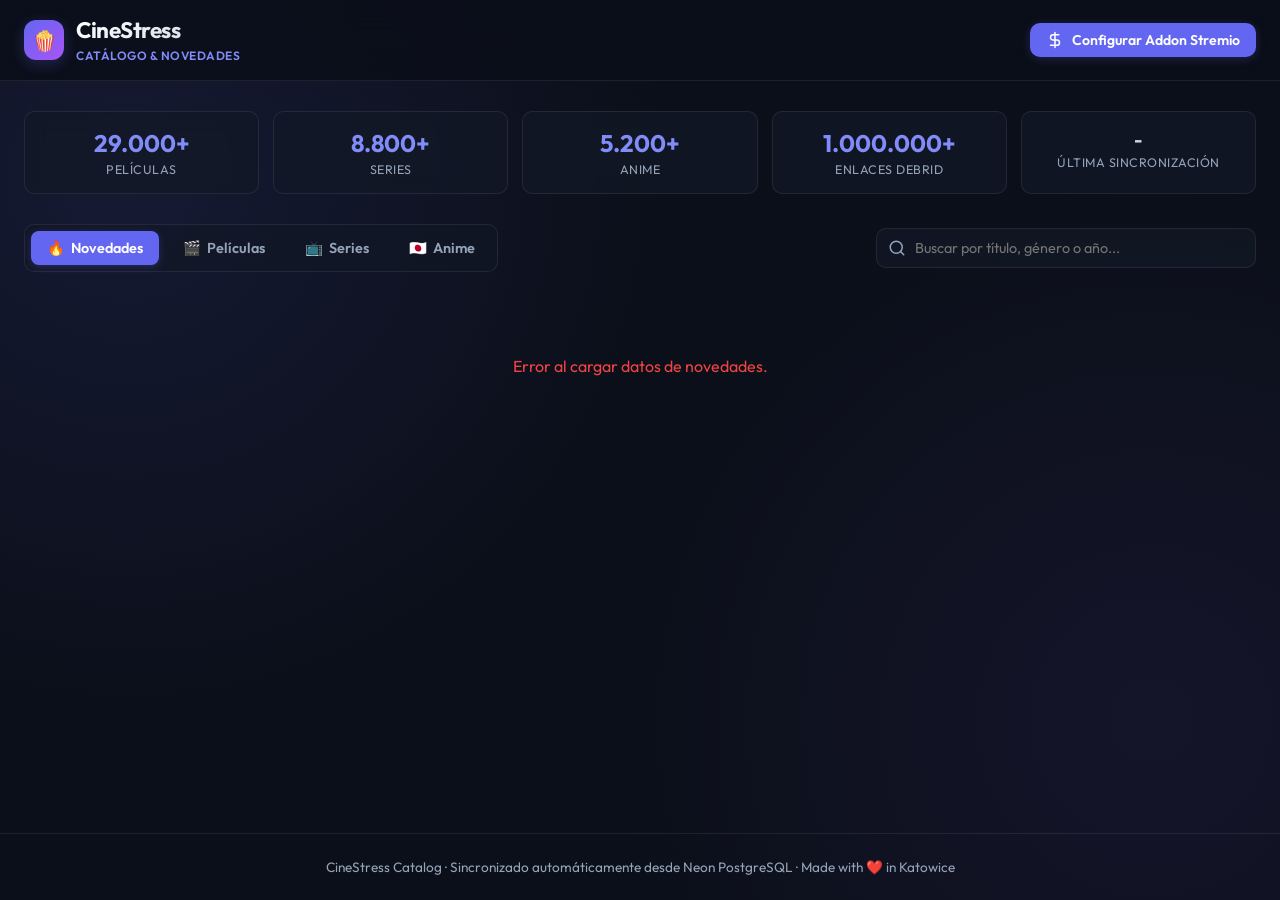
==== docs/index.html @ 366ac0f0 "feat: add static web catalog with GitHub Pages and Neon sync workflow" ====
<!DOCTYPE html>
<html lang="es">
<head>
  <meta charset="UTF-8">
  <meta name="viewport" content="width=device-width, initial-scale=1.0">
  <title>CineStress - Catálogo de Películas, Series y Anime</title>
  <meta name="description" content="Explora las últimas incorporaciones de películas, series y anime del catálogo de CineStress para Stremio.">
  <link rel="preconnect" href="https://fonts.googleapis.com">
  <link rel="preconnect" href="https://fonts.gstatic.com" crossorigin>
  <link href="https://fonts.googleapis.com/css2?family=Outfit:wght@300;400;500;600;700&display=swap" rel="stylesheet">
  <link rel="stylesheet" href="styles.css">
</head>
<body>

  <header>
    <div class="nav-container">
      <a href="#" class="logo-group">
        <div class="logo-icon">🍿</div>
        <div class="logo-text">
          <h1>CineStress</h1>
          <span>Catálogo & Novedades</span>
        </div>
      </a>
      <div class="nav-actions">
        <a href="https://cinestress.serveousercontent.com/?serveo-skip-browser-warning=true" target="_blank" class="btn-addon">
          <svg width="18" height="18" viewBox="0 0 24 24" fill="none" stroke="currentColor" stroke-width="2" stroke-linecap="round" stroke-linejoin="round"><path d="M12 2v20M17 5H9.5a3.5 3.5 0 0 0 0 7h5a3.5 3.5 0 0 1 0 7H6"/></svg>
          Configurar Addon Stremio
        </a>
      </div>
    </div>
  </header>

  <main>
    <!-- Métricas rápidas de la base de datos -->
    <section class="stats-banner">
      <div class="stat-card">
        <div class="stat-value" id="stat-movies">29.000+</div>
        <div class="stat-label">Películas</div>
      </div>
      <div class="stat-card">
        <div class="stat-value" id="stat-series">8.800+</div>
        <div class="stat-label">Series</div>
      </div>
      <div class="stat-card">
        <div class="stat-value" id="stat-anime">5.200+</div>
        <div class="stat-label">Anime</div>
      </div>
      <div class="stat-card">
        <div class="stat-value" id="stat-links">1.000.000+</div>
        <div class="stat-label">Enlaces Debrid</div>
      </div>
      <div class="stat-card">
        <div class="stat-value" id="stat-updated" style="font-size: 1.15rem; color: #cbd5e1;">-</div>
        <div class="stat-label">Última Sincronización</div>
      </div>
    </section>

    <!-- Controles de navegación y búsqueda -->
    <section class="control-bar">
      <nav class="tabs-nav" aria-label="Secciones del catálogo">
        <button class="tab-btn active" data-tab="novedades">
          <span>🔥</span> Novedades
        </button>
        <button class="tab-btn" data-tab="peliculas">
          <span>🎬</span> Películas
        </button>
        <button class="tab-btn" data-tab="series">
          <span>📺</span> Series
        </button>
        <button class="tab-btn" data-tab="anime">
          <span>🇯🇵</span> Anime
        </button>
      </nav>

      <div class="search-box">
        <svg class="search-icon" width="18" height="18" viewBox="0 0 24 24" fill="none" stroke="currentColor" stroke-width="2" stroke-linecap="round" stroke-linejoin="round"><circle cx="11" cy="11" r="8"></circle><line x1="21" y1="21" x2="16.65" y2="16.65"></line></svg>
        <input type="text" id="search-input" class="search-input" placeholder="Buscar por título, género o año...">
      </div>
    </section>

    <!-- Cuadrícula de tarjetas -->
    <section class="grid-container" id="media-grid">
      <!-- Se inyecta dinámicamente con JavaScript -->
    </section>
  </main>

  <!-- Modal de detalle -->
  <div class="modal-backdrop" id="item-modal">
    <div class="modal-content">
      <div class="modal-header">
        <img class="modal-backdrop-img" id="modal-backdrop-img" src="" alt="Fondo">
        <div class="modal-gradient"></div>
        <button class="modal-close" id="modal-close" aria-label="Cerrar modal">&times;</button>
      </div>
      <div class="modal-body">
        <img class="modal-poster" id="modal-poster" src="" alt="Carátula">
        <div class="modal-details">
          <h2 class="modal-title" id="modal-title">Título</h2>
          <div class="modal-chips" id="modal-chips"></div>
          <p class="modal-plot" id="modal-plot">Sinopsis...</p>
          <div class="modal-actions">
            <a href="#" id="btn-open-stremio" class="btn-stremio">
              <svg width="18" height="18" viewBox="0 0 24 24" fill="none" stroke="currentColor" stroke-width="2" stroke-linecap="round" stroke-linejoin="round"><polygon points="5 3 19 12 5 21 5 3"></polygon></svg>
              Abrir en Stremio
            </a>
            <a href="#" id="btn-open-tmdb" target="_blank" rel="noopener noreferrer" class="btn-tmdb">
              Ficha en TMDB ↗
            </a>
          </div>
        </div>
      </div>
    </div>
  </div>

  <footer>
    <p>CineStress Catalog · Sincronizado automáticamente desde Neon PostgreSQL · Made with ❤️ in Katowice</p>
  </footer>

  <script src="app.js"></script>
</body>
</html>
---- docs/styles.css ----
:root {
  --bg-main: #0b0f19;
  --bg-card: rgba(18, 24, 38, 0.75);
  --bg-card-hover: rgba(28, 38, 58, 0.9);
  --card-border: rgba(255, 255, 255, 0.08);
  --accent: #6366f1;
  --accent-light: #818cf8;
  --accent-glow: rgba(99, 102, 241, 0.25);
  --text-main: #f8fafc;
  --text-muted: #94a3b8;
  --star-color: #fbbf24;
  --badge-bg: rgba(99, 102, 241, 0.15);
  --radius-lg: 16px;
  --radius-md: 10px;
  --font-family: 'Outfit', -apple-system, BlinkMacSystemFont, sans-serif;
}

* {
  box-sizing: border-box;
  margin: 0;
  padding: 0;
  font-family: var(--font-family);
}

body {
  background-color: var(--bg-main);
  background-image: radial-gradient(circle at 10% 20%, rgba(99, 102, 241, 0.12) 0%, transparent 40%),
                    radial-gradient(circle at 90% 80%, rgba(139, 92, 246, 0.08) 0%, transparent 40%);
  background-attachment: fixed;
  color: var(--text-main);
  min-height: 100vh;
  display: flex;
  flex-direction: column;
}

header {
  position: sticky;
  top: 0;
  z-index: 100;
  background: rgba(11, 15, 25, 0.85);
  backdrop-filter: blur(16px);
  -webkit-backdrop-filter: blur(16px);
  border-bottom: 1px solid var(--card-border);
  padding: 16px 24px;
}

.nav-container {
  max-width: 1400px;
  margin: 0 auto;
  display: flex;
  align-items: center;
  justify-content: space-between;
  gap: 20px;
  flex-wrap: wrap;
}

.logo-group {
  display: flex;
  align-items: center;
  gap: 12px;
  text-decoration: none;
}

.logo-icon {
  width: 40px;
  height: 40px;
  background: linear-gradient(135deg, #6366f1, #a855f7);
  border-radius: 12px;
  display: flex;
  align-items: center;
  justify-content: center;
  font-size: 20px;
  box-shadow: 0 4px 14px var(--accent-glow);
}

.logo-text h1 {
  font-size: 1.4rem;
  font-weight: 700;
  letter-spacing: -0.5px;
  background: linear-gradient(135deg, #ffffff, #cbd5e1);
  -webkit-background-clip: text;
  -webkit-text-fill-color: transparent;
}

.logo-text span {
  font-size: 0.75rem;
  color: var(--accent-light);
  font-weight: 600;
  text-transform: uppercase;
  letter-spacing: 0.5px;
}

.nav-actions {
  display: flex;
  align-items: center;
  gap: 14px;
}

.btn-addon {
  display: flex;
  align-items: center;
  gap: 8px;
  background: var(--accent);
  color: #fff;
  text-decoration: none;
  padding: 8px 16px;
  border-radius: var(--radius-md);
  font-size: 0.88rem;
  font-weight: 600;
  transition: all 0.2s ease;
  box-shadow: 0 2px 10px var(--accent-glow);
}

.btn-addon:hover {
  background: #4f46e5;
  transform: translateY(-1px);
}

main {
  max-width: 1400px;
  margin: 0 auto;
  padding: 30px 24px 60px;
  width: 100%;
  flex: 1;
}

/* Banner de estadísticas rápidas */
.stats-banner {
  display: grid;
  grid-template-columns: repeat(auto-fit, minmax(180px, 1fr));
  gap: 14px;
  margin-bottom: 30px;
}

.stat-card {
  background: var(--bg-card);
  border: 1px solid var(--card-border);
  border-radius: var(--radius-md);
  padding: 16px;
  text-align: center;
  backdrop-filter: blur(10px);
}

.stat-value {
  font-size: 1.5rem;
  font-weight: 700;
  color: var(--accent-light);
}

.stat-label {
  font-size: 0.78rem;
  color: var(--text-muted);
  text-transform: uppercase;
  letter-spacing: 0.5px;
  margin-top: 4px;
}

/* Barra de control: Pestañas y Buscador */
.control-bar {
  display: flex;
  align-items: center;
  justify-content: space-between;
  gap: 16px;
  margin-bottom: 24px;
  flex-wrap: wrap;
}

.tabs-nav {
  display: flex;
  gap: 8px;
  background: rgba(18, 24, 38, 0.6);
  padding: 6px;
  border-radius: var(--radius-md);
  border: 1px solid var(--card-border);
}

.tab-btn {
  background: transparent;
  border: none;
  color: var(--text-muted);
  padding: 8px 16px;
  border-radius: 8px;
  font-size: 0.9rem;
  font-weight: 600;
  cursor: pointer;
  transition: all 0.2s ease;
  display: flex;
  align-items: center;
  gap: 6px;
}

.tab-btn:hover {
  color: var(--text-main);
}

.tab-btn.active {
  background: var(--accent);
  color: #fff;
  box-shadow: 0 2px 8px var(--accent-glow);
}

.search-box {
  position: relative;
  flex: 1;
  max-width: 380px;
}

.search-input {
  width: 100%;
  background: var(--bg-card);
  border: 1px solid var(--card-border);
  border-radius: var(--radius-md);
  color: #fff;
  padding: 10px 16px 10px 38px;
  font-size: 0.9rem;
  outline: none;
  transition: all 0.2s ease;
}

.search-input:focus {
  border-color: var(--accent);
  box-shadow: 0 0 0 3px var(--accent-glow);
}

.search-icon {
  position: absolute;
  left: 12px;
  top: 50%;
  transform: translateY(-50%);
  color: var(--text-muted);
  pointer-events: none;
}

/* Grid de contenidos */
.grid-container {
  display: grid;
  grid-template-columns: repeat(auto-fill, minmax(180px, 1fr));
  gap: 20px;
}

.media-card {
  background: var(--bg-card);
  border: 1px solid var(--card-border);
  border-radius: var(--radius-md);
  overflow: hidden;
  cursor: pointer;
  transition: all 0.25s ease;
  display: flex;
  flex-direction: column;
  position: relative;
}

.media-card:hover {
  transform: translateY(-6px);
  border-color: var(--accent-light);
  box-shadow: 0 12px 24px rgba(0, 0, 0, 0.5), 0 0 15px var(--accent-glow);
}

.poster-wrapper {
  position: relative;
  width: 100%;
  padding-top: 150%; /* Relación 2:3 para posters */
  background: #141a29;
  overflow: hidden;
}

.poster-img {
  position: absolute;
  top: 0;
  left: 0;
  width: 100%;
  height: 100%;
  object-fit: cover;
  transition: transform 0.3s ease;
}

.media-card:hover .poster-img {
  transform: scale(1.04);
}

.rating-badge {
  position: absolute;
  top: 8px;
  right: 8px;
  background: rgba(11, 15, 25, 0.85);
  backdrop-filter: blur(8px);
  padding: 3px 8px;
  border-radius: 6px;
  font-size: 0.75rem;
  font-weight: 700;
  color: var(--star-color);
  display: flex;
  align-items: center;
  gap: 3px;
  border: 1px solid rgba(255, 255, 255, 0.1);
}

.type-badge {
  position: absolute;
  bottom: 8px;
  left: 8px;
  background: rgba(99, 102, 241, 0.85);
  backdrop-filter: blur(8px);
  padding: 3px 8px;
  border-radius: 6px;
  font-size: 0.7rem;
  font-weight: 700;
  color: #fff;
  text-transform: uppercase;
}

.card-info {
  padding: 12px;
  flex: 1;
  display: flex;
  flex-direction: column;
  justify-content: space-between;
}

.card-title {
  font-size: 0.92rem;
  font-weight: 600;
  line-height: 1.3;
  margin-bottom: 6px;
  display: -webkit-box;
  -webkit-line-clamp: 2;
  -webkit-box-orient: vertical;
  overflow: hidden;
}

.card-meta {
  font-size: 0.78rem;
  color: var(--text-muted);
  display: flex;
  align-items: center;
  justify-content: space-between;
}

/* Modal de detalle */
.modal-backdrop {
  position: fixed;
  inset: 0;
  background: rgba(0, 0, 0, 0.8);
  backdrop-filter: blur(12px);
  z-index: 200;
  display: none;
  align-items: center;
  justify-content: center;
  padding: 20px;
}

.modal-backdrop.active {
  display: flex;
  animation: fadeIn 0.2s ease-out;
}

@keyframes fadeIn {
  from { opacity: 0; }
  to { opacity: 1; }
}

.modal-content {
  background: #111726;
  border: 1px solid var(--card-border);
  border-radius: var(--radius-lg);
  max-width: 720px;
  width: 100%;
  max-height: 90vh;
  overflow-y: auto;
  position: relative;
  box-shadow: 0 20px 50px rgba(0, 0, 0, 0.8);
}

.modal-header {
  position: relative;
  height: 240px;
  background: #182238;
}

.modal-backdrop-img {
  width: 100%;
  height: 100%;
  object-fit: cover;
}

.modal-gradient {
  position: absolute;
  inset: 0;
  background: linear-gradient(to top, #111726 0%, rgba(17, 23, 38, 0.4) 60%, transparent 100%);
}

.modal-close {
  position: absolute;
  top: 14px;
  right: 14px;
  background: rgba(0, 0, 0, 0.6);
  border: none;
  color: #fff;
  width: 36px;
  height: 36px;
  border-radius: 50%;
  display: flex;
  align-items: center;
  justify-content: center;
  cursor: pointer;
  font-size: 18px;
  transition: background 0.2s;
}

.modal-close:hover {
  background: rgba(0, 0, 0, 0.9);
}

.modal-body {
  padding: 0 28px 28px;
  position: relative;
  margin-top: -60px;
  display: flex;
  gap: 24px;
}

.modal-poster {
  width: 130px;
  height: 195px;
  border-radius: var(--radius-md);
  object-fit: cover;
  box-shadow: 0 8px 20px rgba(0, 0, 0, 0.6);
  border: 2px solid rgba(255, 255, 255, 0.1);
  flex-shrink: 0;
}

.modal-details {
  flex: 1;
}

.modal-title {
  font-size: 1.5rem;
  font-weight: 700;
  margin-bottom: 6px;
}

.modal-chips {
  display: flex;
  gap: 8px;
  flex-wrap: wrap;
  margin-bottom: 14px;
}

.chip {
  background: rgba(255, 255, 255, 0.08);
  padding: 3px 10px;
  border-radius: 6px;
  font-size: 0.78rem;
  color: #cbd5e1;
}

.modal-plot {
  font-size: 0.92rem;
  color: #cbd5e1;
  line-height: 1.6;
  margin-bottom: 20px;
}

.modal-actions {
  display: flex;
  gap: 12px;
  flex-wrap: wrap;
}

.btn-stremio {
  background: var(--accent);
  color: #fff;
  text-decoration: none;
  padding: 10px 18px;
  border-radius: var(--radius-md);
  font-weight: 600;
  font-size: 0.9rem;
  display: flex;
  align-items: center;
  gap: 8px;
  transition: all 0.2s ease;
}

.btn-stremio:hover {
  background: #4f46e5;
  transform: translateY(-1px);
}

.btn-tmdb {
  background: rgba(255, 255, 255, 0.08);
  color: #cbd5e1;
  text-decoration: none;
  padding: 10px 18px;
  border-radius: var(--radius-md);
  font-weight: 600;
  font-size: 0.9rem;
  display: flex;
  align-items: center;
  gap: 8px;
  border: 1px solid var(--card-border);
}

.btn-tmdb:hover {
  background: rgba(255, 255, 255, 0.15);
}

footer {
  text-align: center;
  padding: 24px;
  border-top: 1px solid var(--card-border);
  color: var(--text-muted);
  font-size: 0.85rem;
}

@media (max-width: 680px) {
  .modal-body {
    flex-direction: column;
    align-items: center;
    text-align: center;
    margin-top: -80px;
  }
  .modal-poster {
    width: 140px;
    height: 210px;
  }
  .modal-chips {
    justify-content: center;
  }
  .modal-actions {
    justify-content: center;
  }
  .search-box {
    max-width: 100%;
  }
}
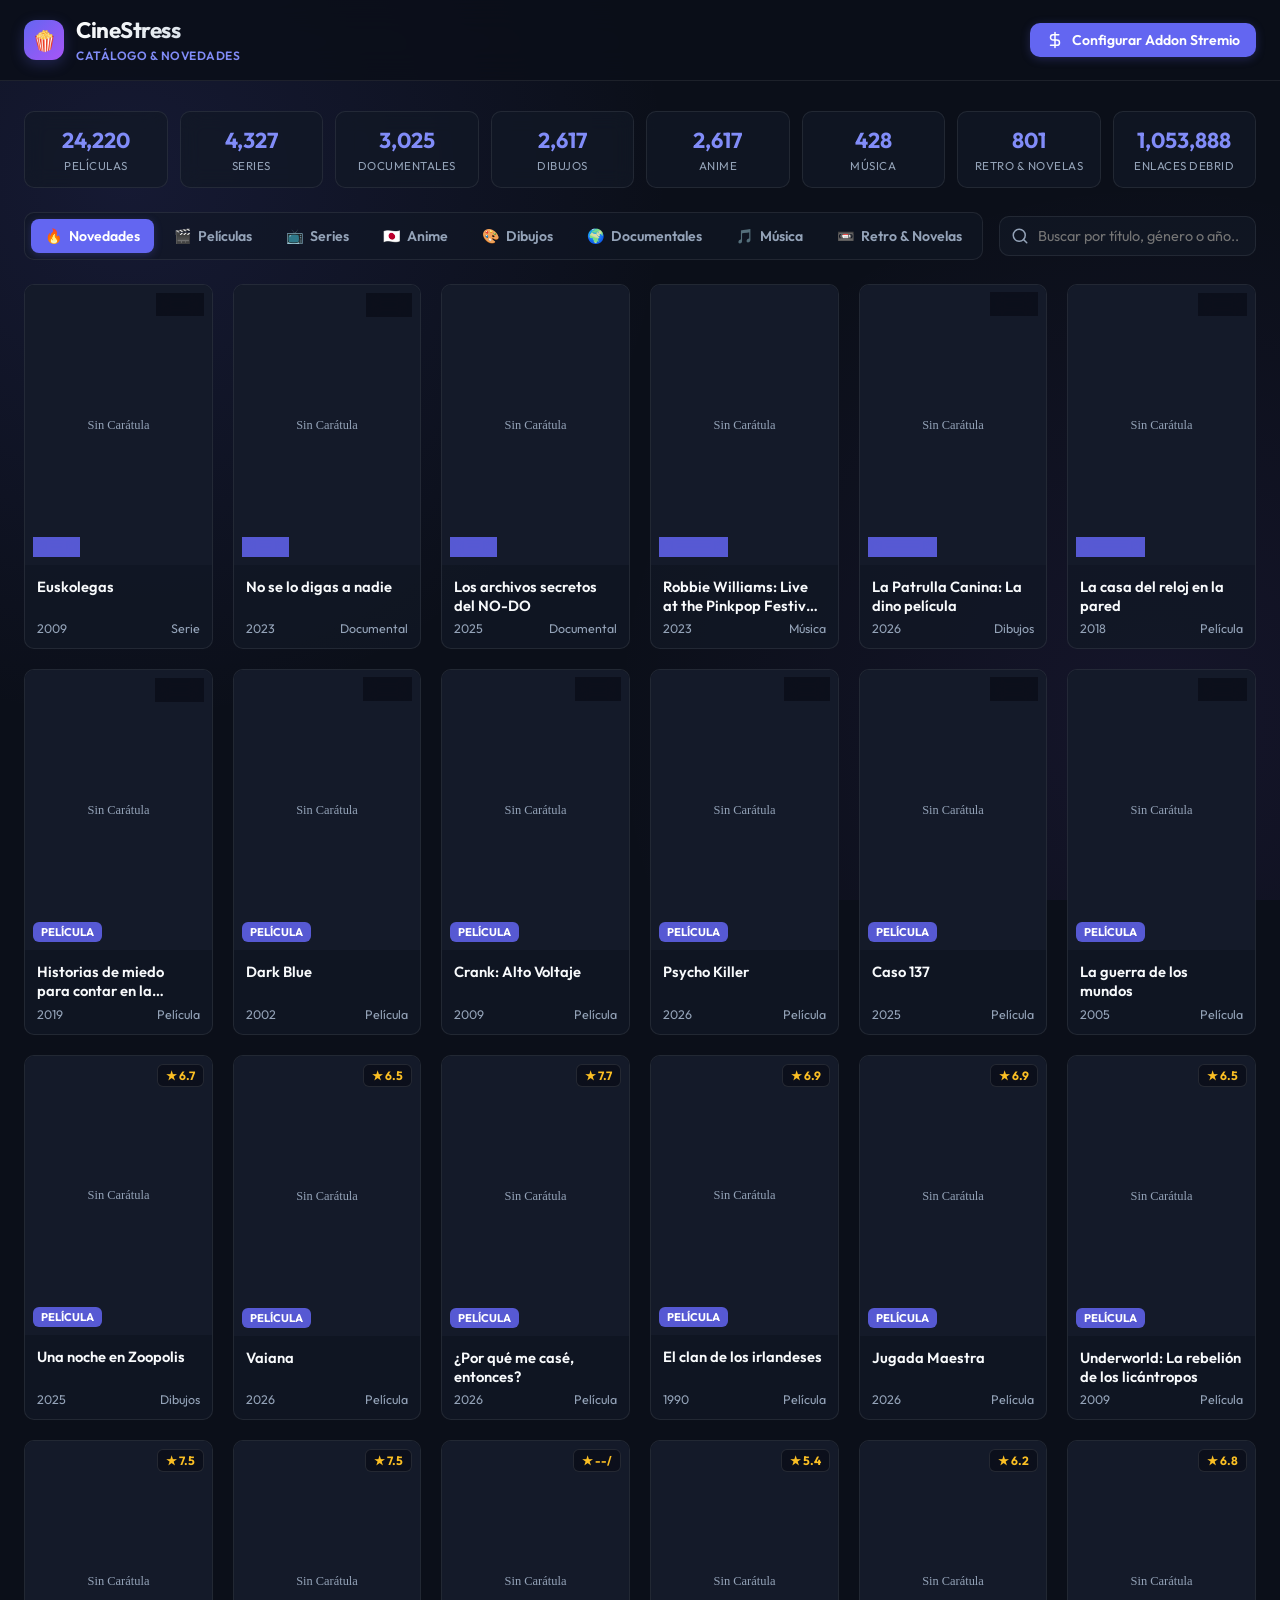
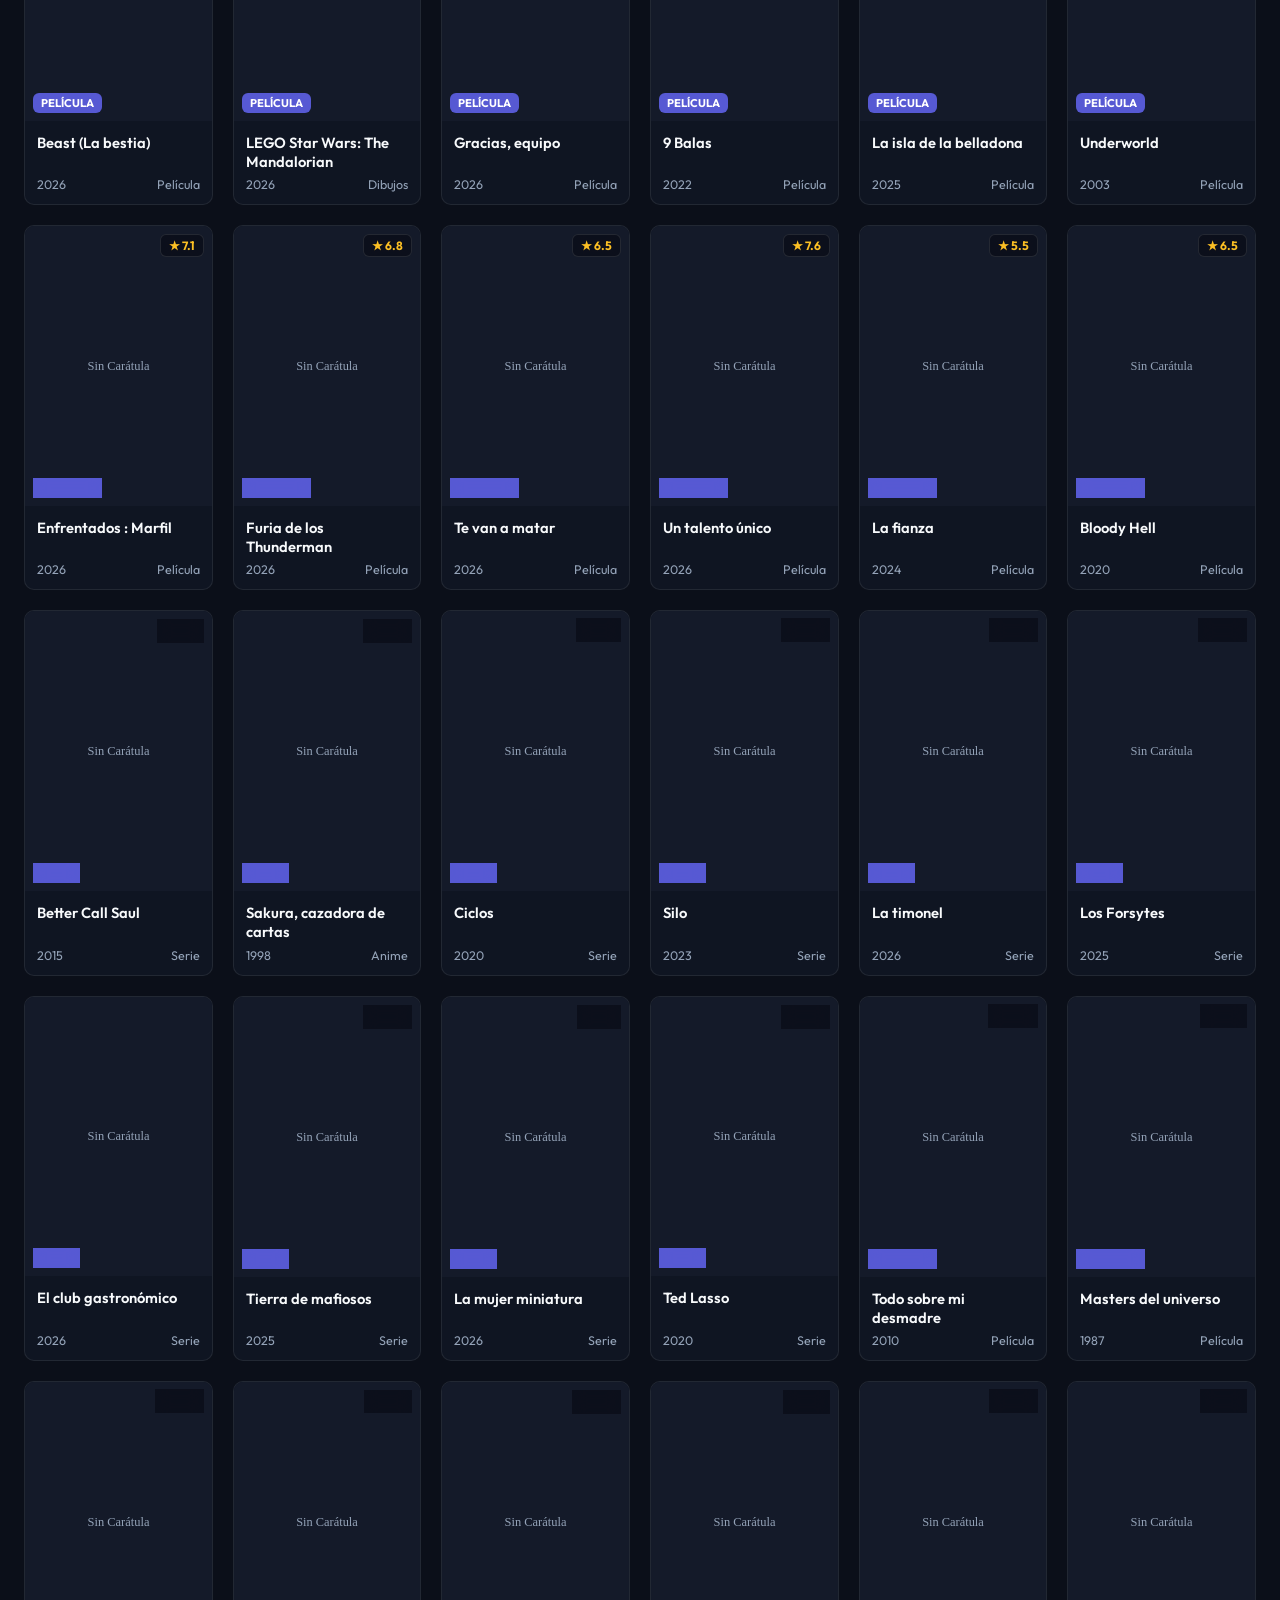
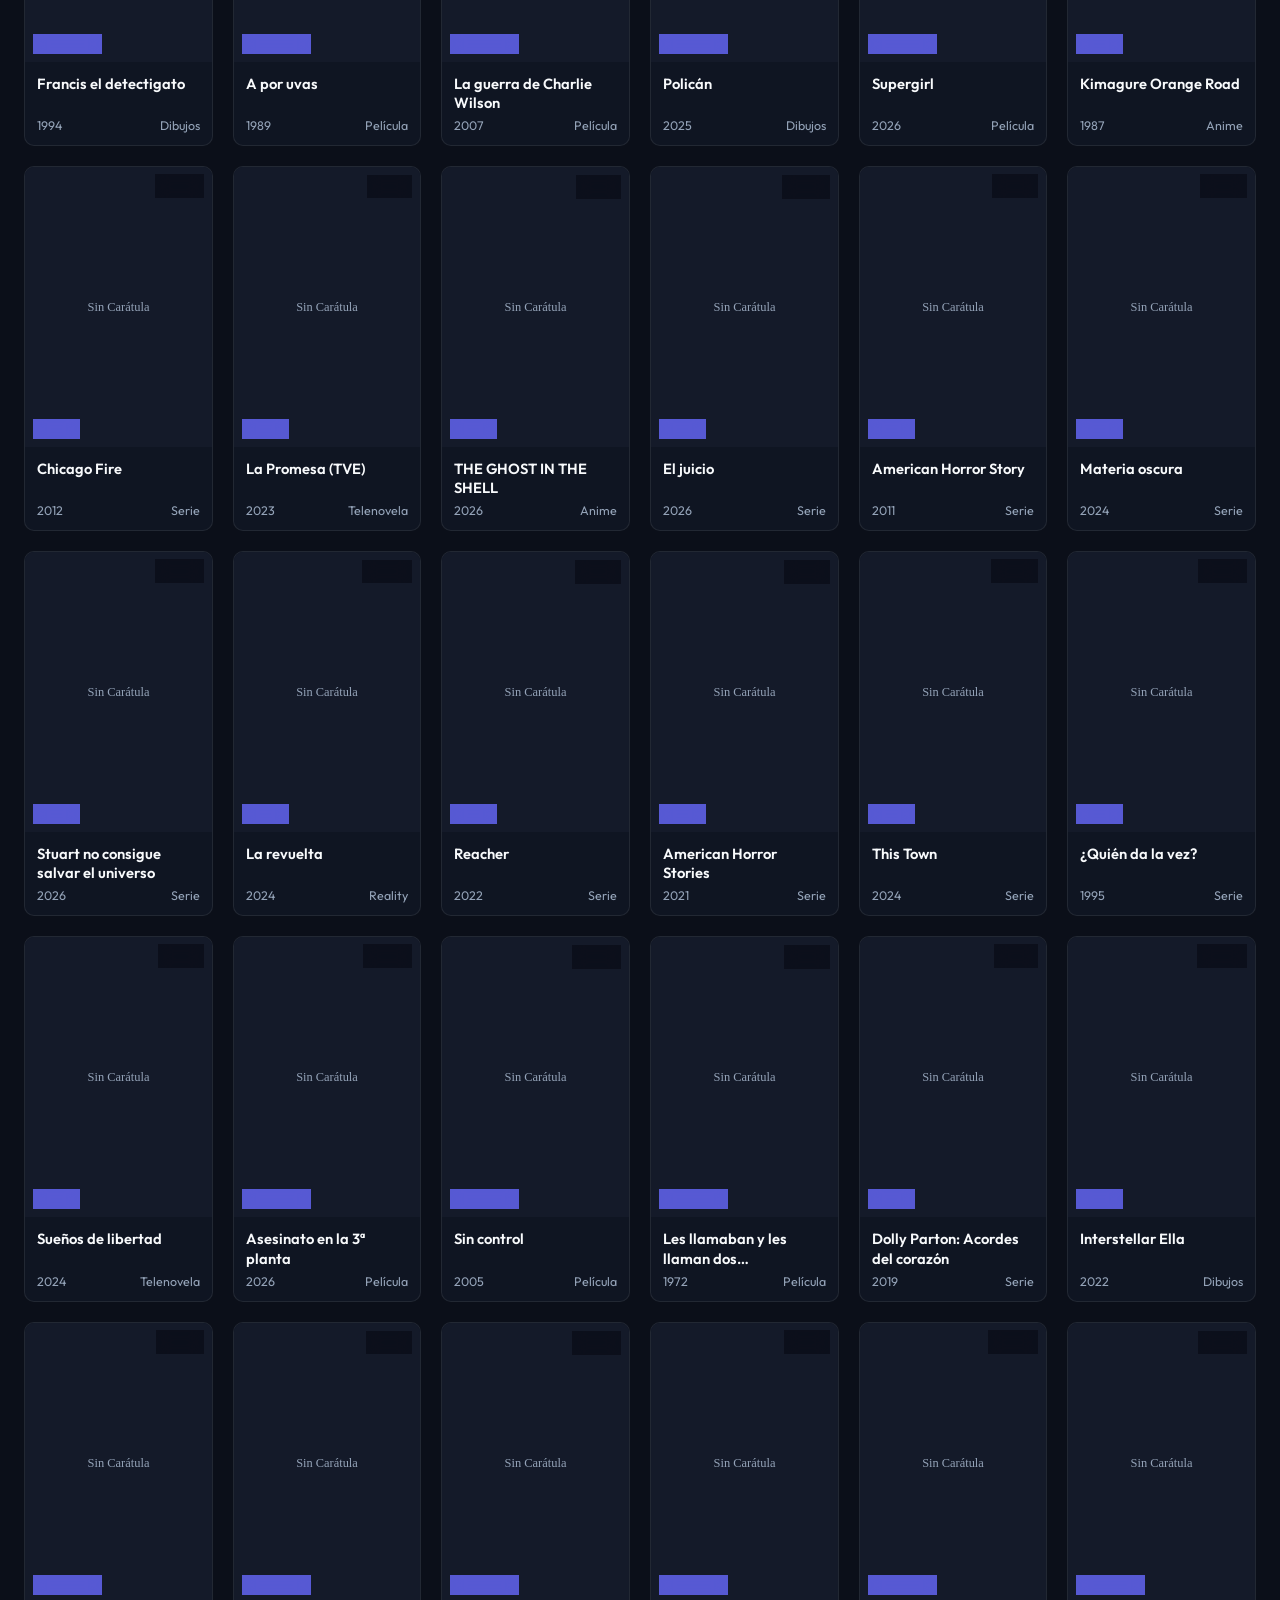
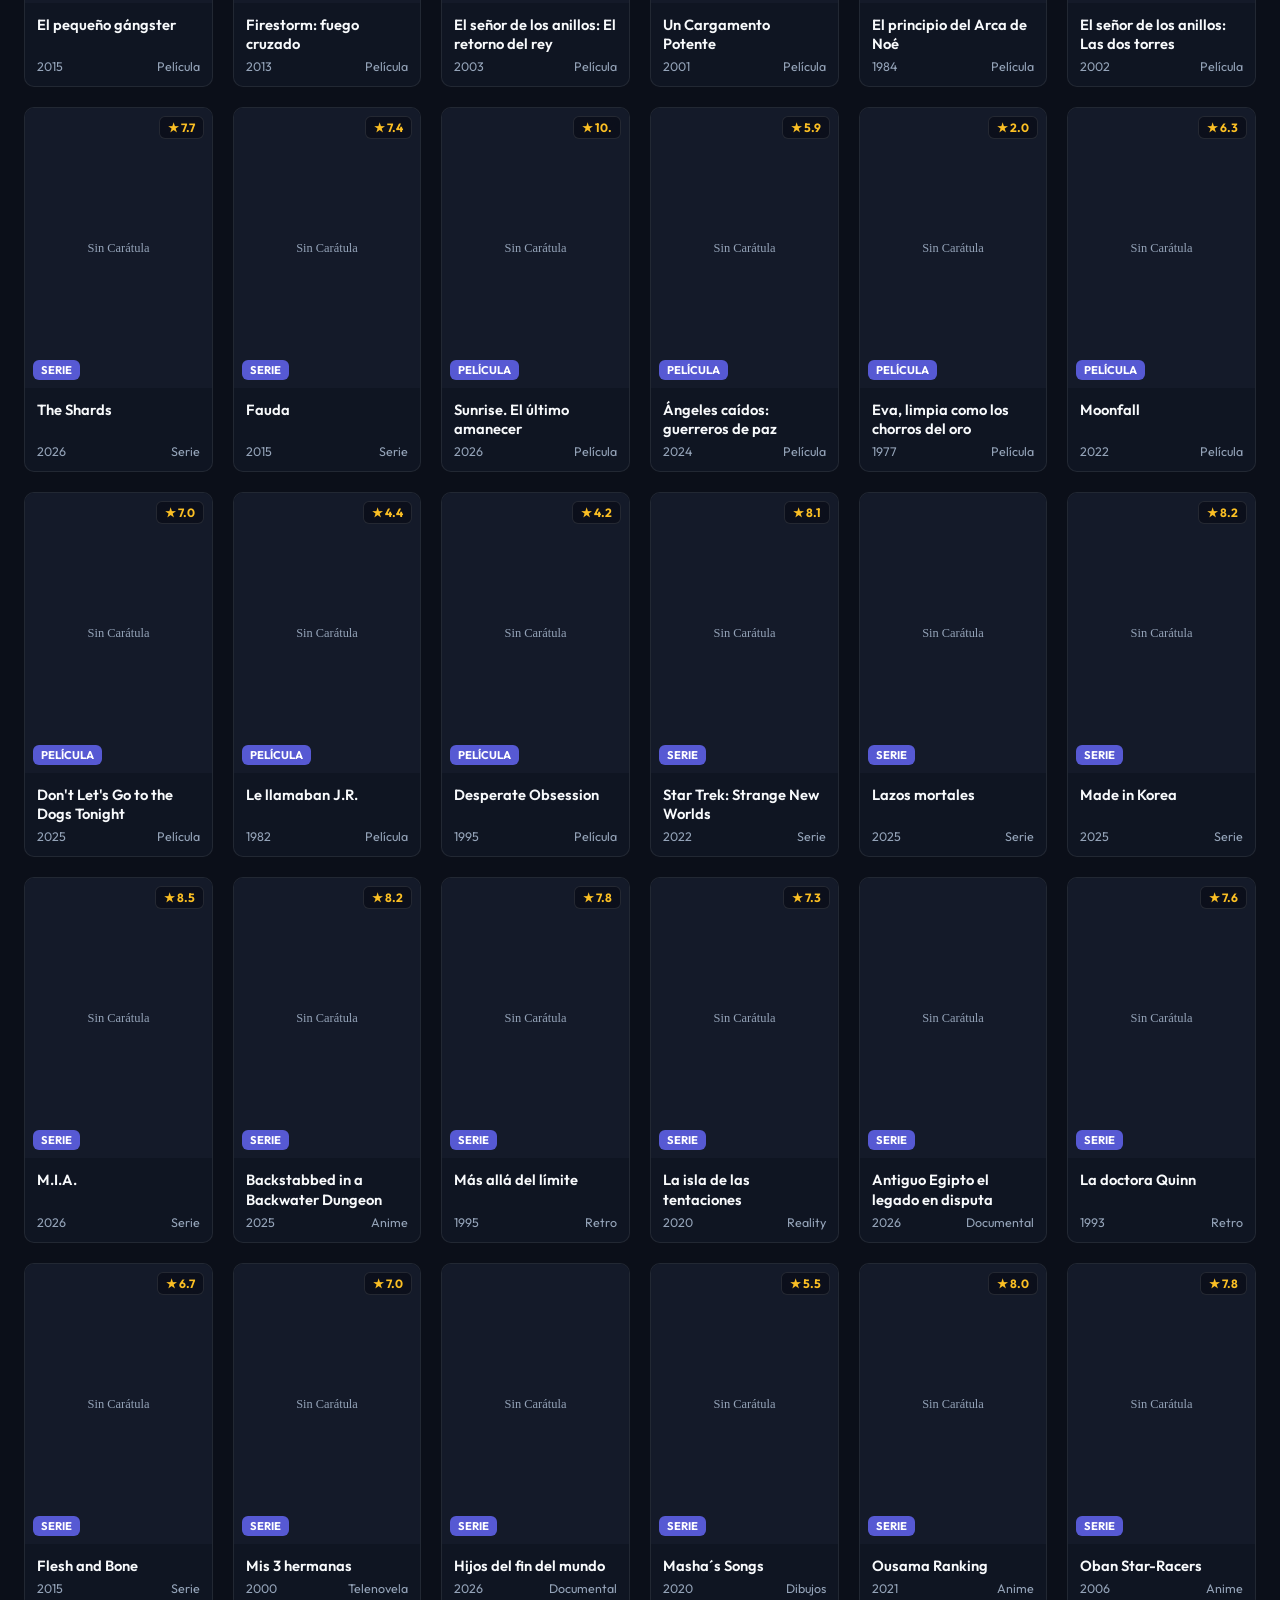
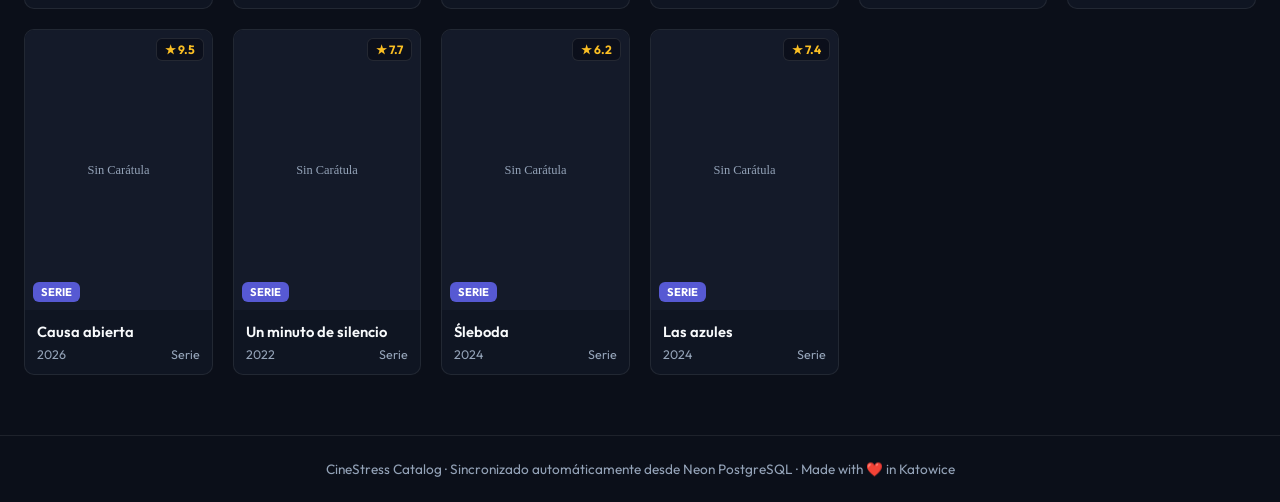
==== commit f28200aa: "feat: add all catalog categories (Documentales, Dibujos, Musica, Retro/Novelas, Anime, Peliculas, Se" ====
--- a/docs/index.html
+++ b/docs/index.html
@@ -34,24 +34,36 @@
     <!-- Métricas rápidas de la base de datos -->
     <section class="stats-banner">
       <div class="stat-card">
-        <div class="stat-value" id="stat-movies">29.000+</div>
+        <div class="stat-value" id="stat-movies">24.000+</div>
         <div class="stat-label">Películas</div>
       </div>
       <div class="stat-card">
-        <div class="stat-value" id="stat-series">8.800+</div>
+        <div class="stat-value" id="stat-series">4.300+</div>
         <div class="stat-label">Series</div>
       </div>
       <div class="stat-card">
-        <div class="stat-value" id="stat-anime">5.200+</div>
+        <div class="stat-value" id="stat-docu">3.000+</div>
+        <div class="stat-label">Documentales</div>
+      </div>
+      <div class="stat-card">
+        <div class="stat-value" id="stat-cartoons">2.600+</div>
+        <div class="stat-label">Dibujos</div>
+      </div>
+      <div class="stat-card">
+        <div class="stat-value" id="stat-anime">2.600+</div>
         <div class="stat-label">Anime</div>
+      </div>
+      <div class="stat-card">
+        <div class="stat-value" id="stat-music">420+</div>
+        <div class="stat-label">Música</div>
+      </div>
+      <div class="stat-card">
+        <div class="stat-value" id="stat-retro">800+</div>
+        <div class="stat-label">Retro & Novelas</div>
       </div>
       <div class="stat-card">
         <div class="stat-value" id="stat-links">1.000.000+</div>
         <div class="stat-label">Enlaces Debrid</div>
-      </div>
-      <div class="stat-card">
-        <div class="stat-value" id="stat-updated" style="font-size: 1.15rem; color: #cbd5e1;">-</div>
-        <div class="stat-label">Última Sincronización</div>
       </div>
     </section>
 
@@ -69,6 +81,18 @@
         </button>
         <button class="tab-btn" data-tab="anime">
           <span>🇯🇵</span> Anime
+        </button>
+        <button class="tab-btn" data-tab="dibujos">
+          <span>🎨</span> Dibujos
+        </button>
+        <button class="tab-btn" data-tab="documentales">
+          <span>🌍</span> Documentales
+        </button>
+        <button class="tab-btn" data-tab="musica">
+          <span>🎵</span> Música
+        </button>
+        <button class="tab-btn" data-tab="retro">
+          <span>📼</span> Retro & Novelas
         </button>
       </nav>
 
--- a/docs/styles.css
+++ b/docs/styles.css
@@ -127,28 +127,28 @@
 /* Banner de estadísticas rápidas */
 .stats-banner {
   display: grid;
-  grid-template-columns: repeat(auto-fit, minmax(180px, 1fr));
-  gap: 14px;
-  margin-bottom: 30px;
+  grid-template-columns: repeat(auto-fit, minmax(135px, 1fr));
+  gap: 12px;
+  margin-bottom: 24px;
 }
 
 .stat-card {
   background: var(--bg-card);
   border: 1px solid var(--card-border);
   border-radius: var(--radius-md);
-  padding: 16px;
+  padding: 14px 10px;
   text-align: center;
   backdrop-filter: blur(10px);
 }
 
 .stat-value {
-  font-size: 1.5rem;
+  font-size: 1.35rem;
   font-weight: 700;
   color: var(--accent-light);
 }
 
 .stat-label {
-  font-size: 0.78rem;
+  font-size: 0.72rem;
   color: var(--text-muted);
   text-transform: uppercase;
   letter-spacing: 0.5px;
@@ -167,26 +167,36 @@
 
 .tabs-nav {
   display: flex;
-  gap: 8px;
+  gap: 6px;
   background: rgba(18, 24, 38, 0.6);
   padding: 6px;
   border-radius: var(--radius-md);
   border: 1px solid var(--card-border);
+  overflow-x: auto;
+  max-width: 100%;
+  scrollbar-width: none;
+  -webkit-overflow-scrolling: touch;
+}
+
+.tabs-nav::-webkit-scrollbar {
+  display: none;
 }
 
 .tab-btn {
   background: transparent;
   border: none;
   color: var(--text-muted);
-  padding: 8px 16px;
+  padding: 8px 14px;
   border-radius: 8px;
-  font-size: 0.9rem;
+  font-size: 0.88rem;
   font-weight: 600;
   cursor: pointer;
   transition: all 0.2s ease;
   display: flex;
   align-items: center;
   gap: 6px;
+  white-space: nowrap;
+  flex-shrink: 0;
 }
 
 .tab-btn:hover {
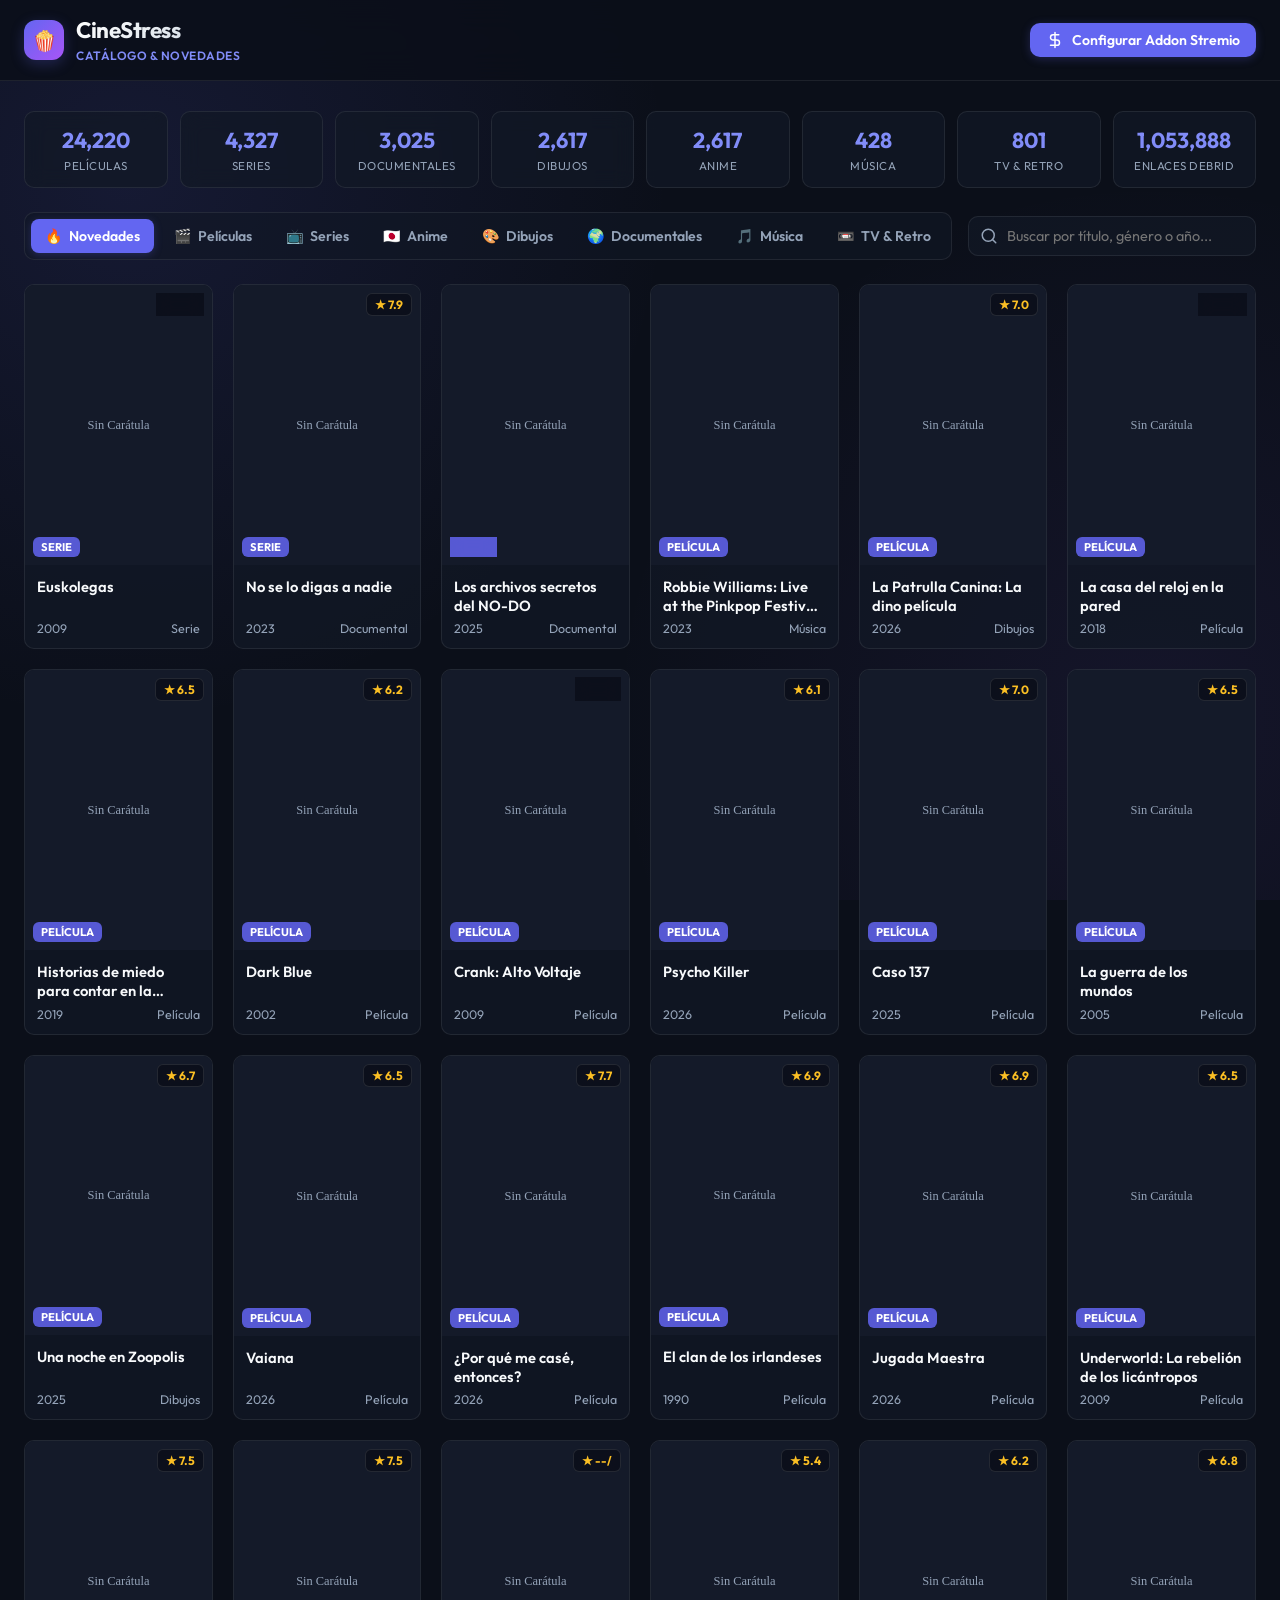
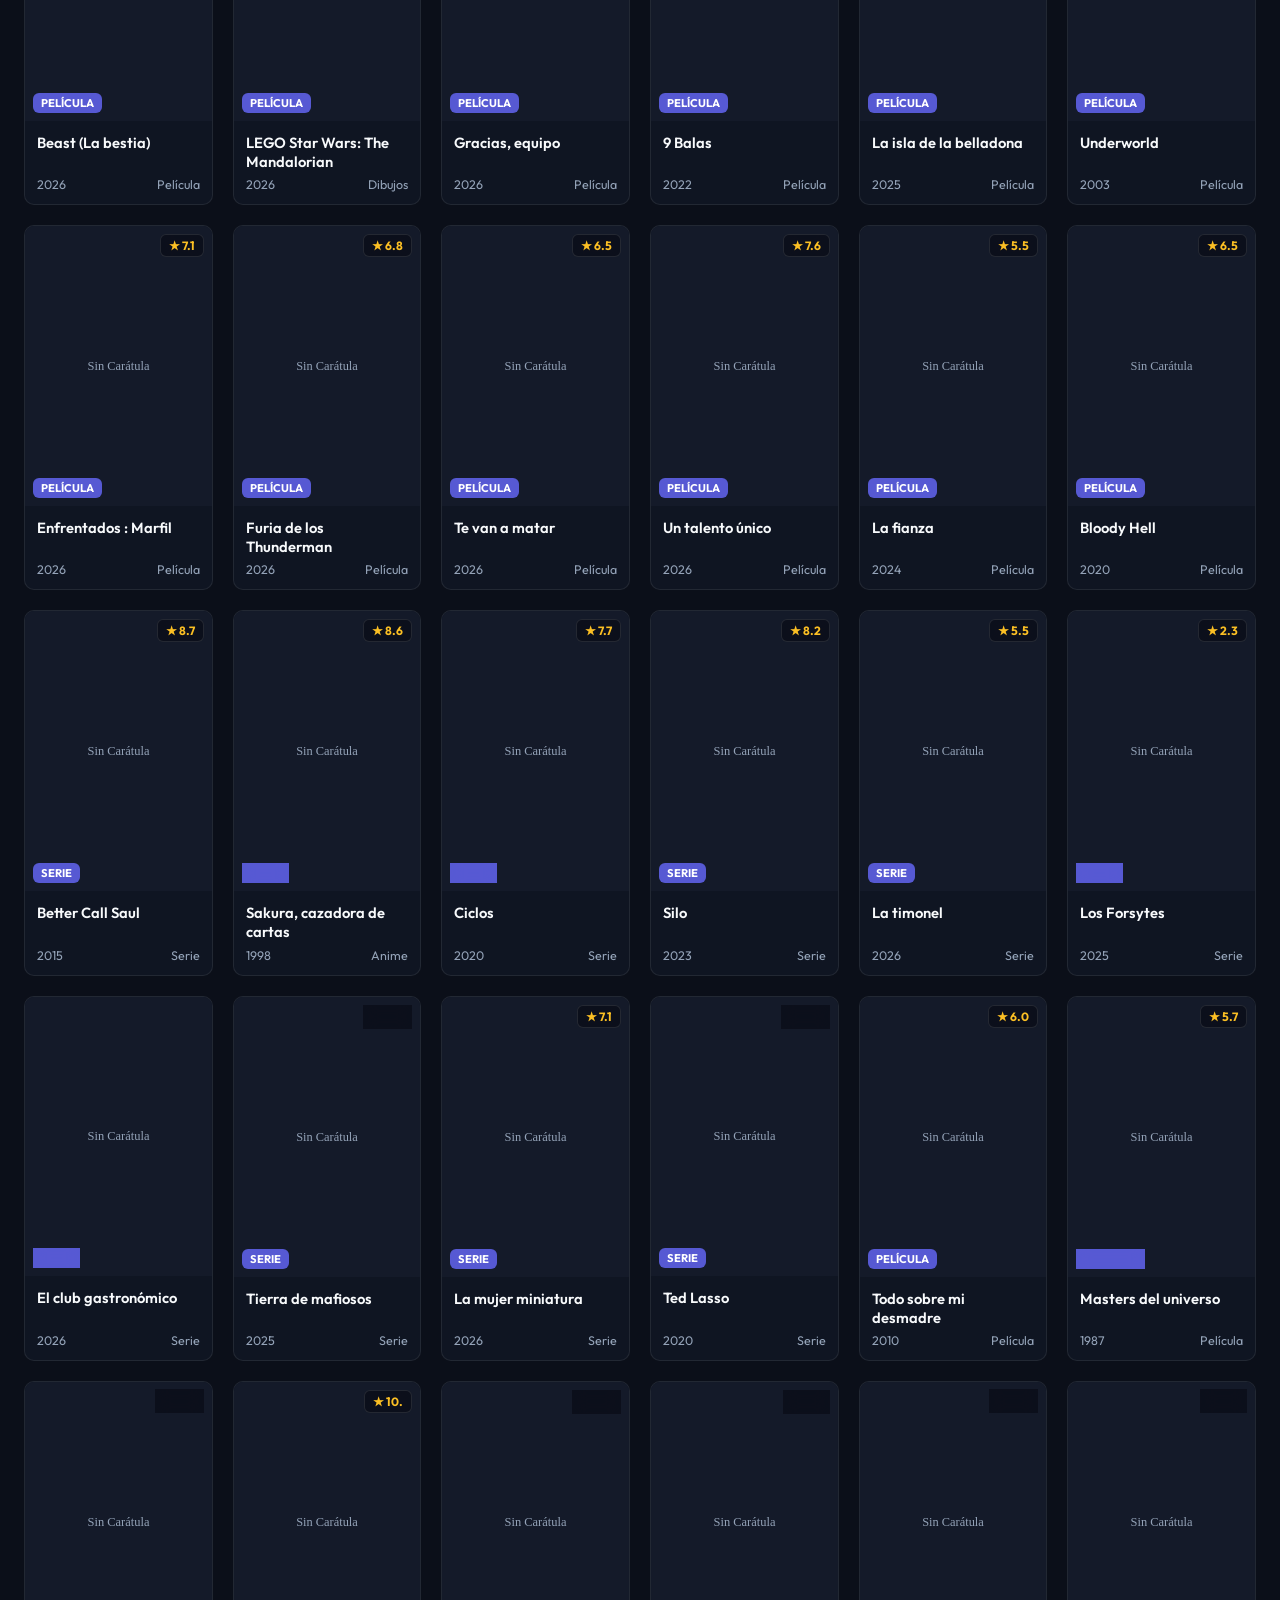
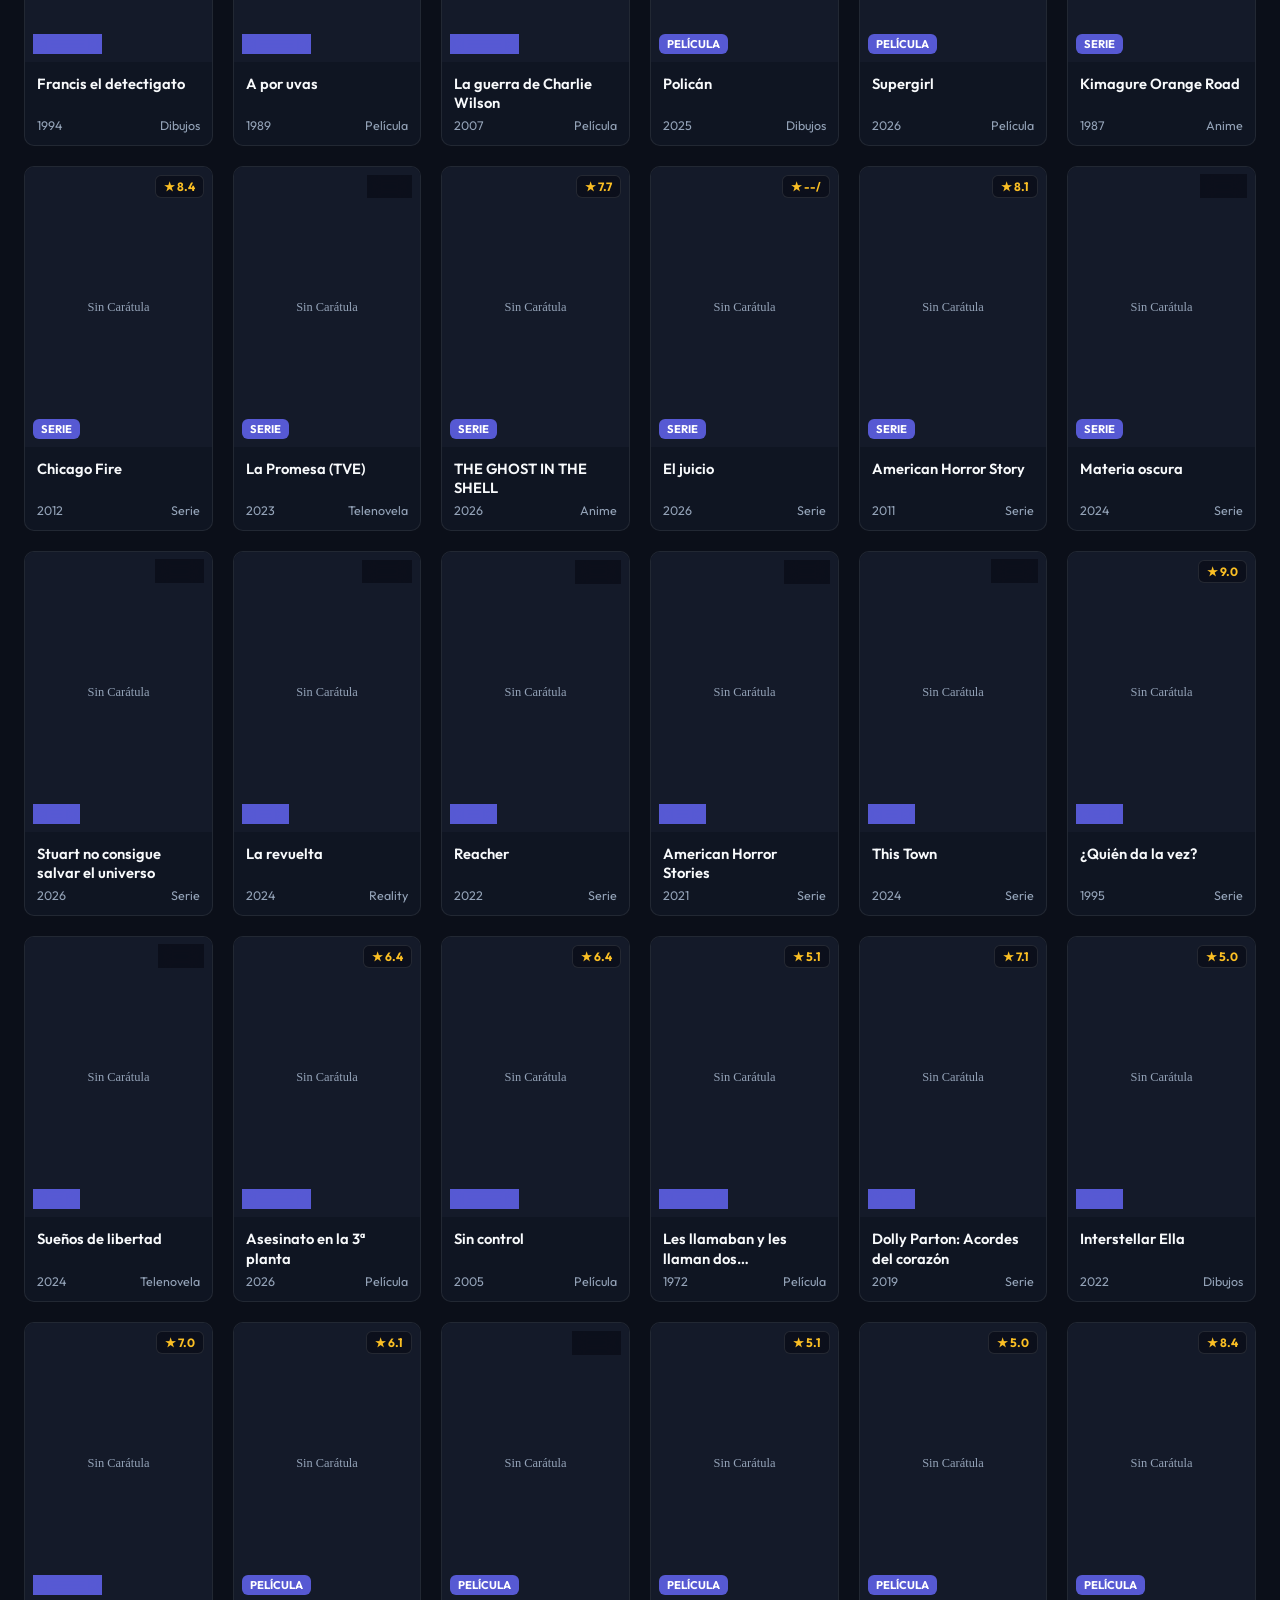
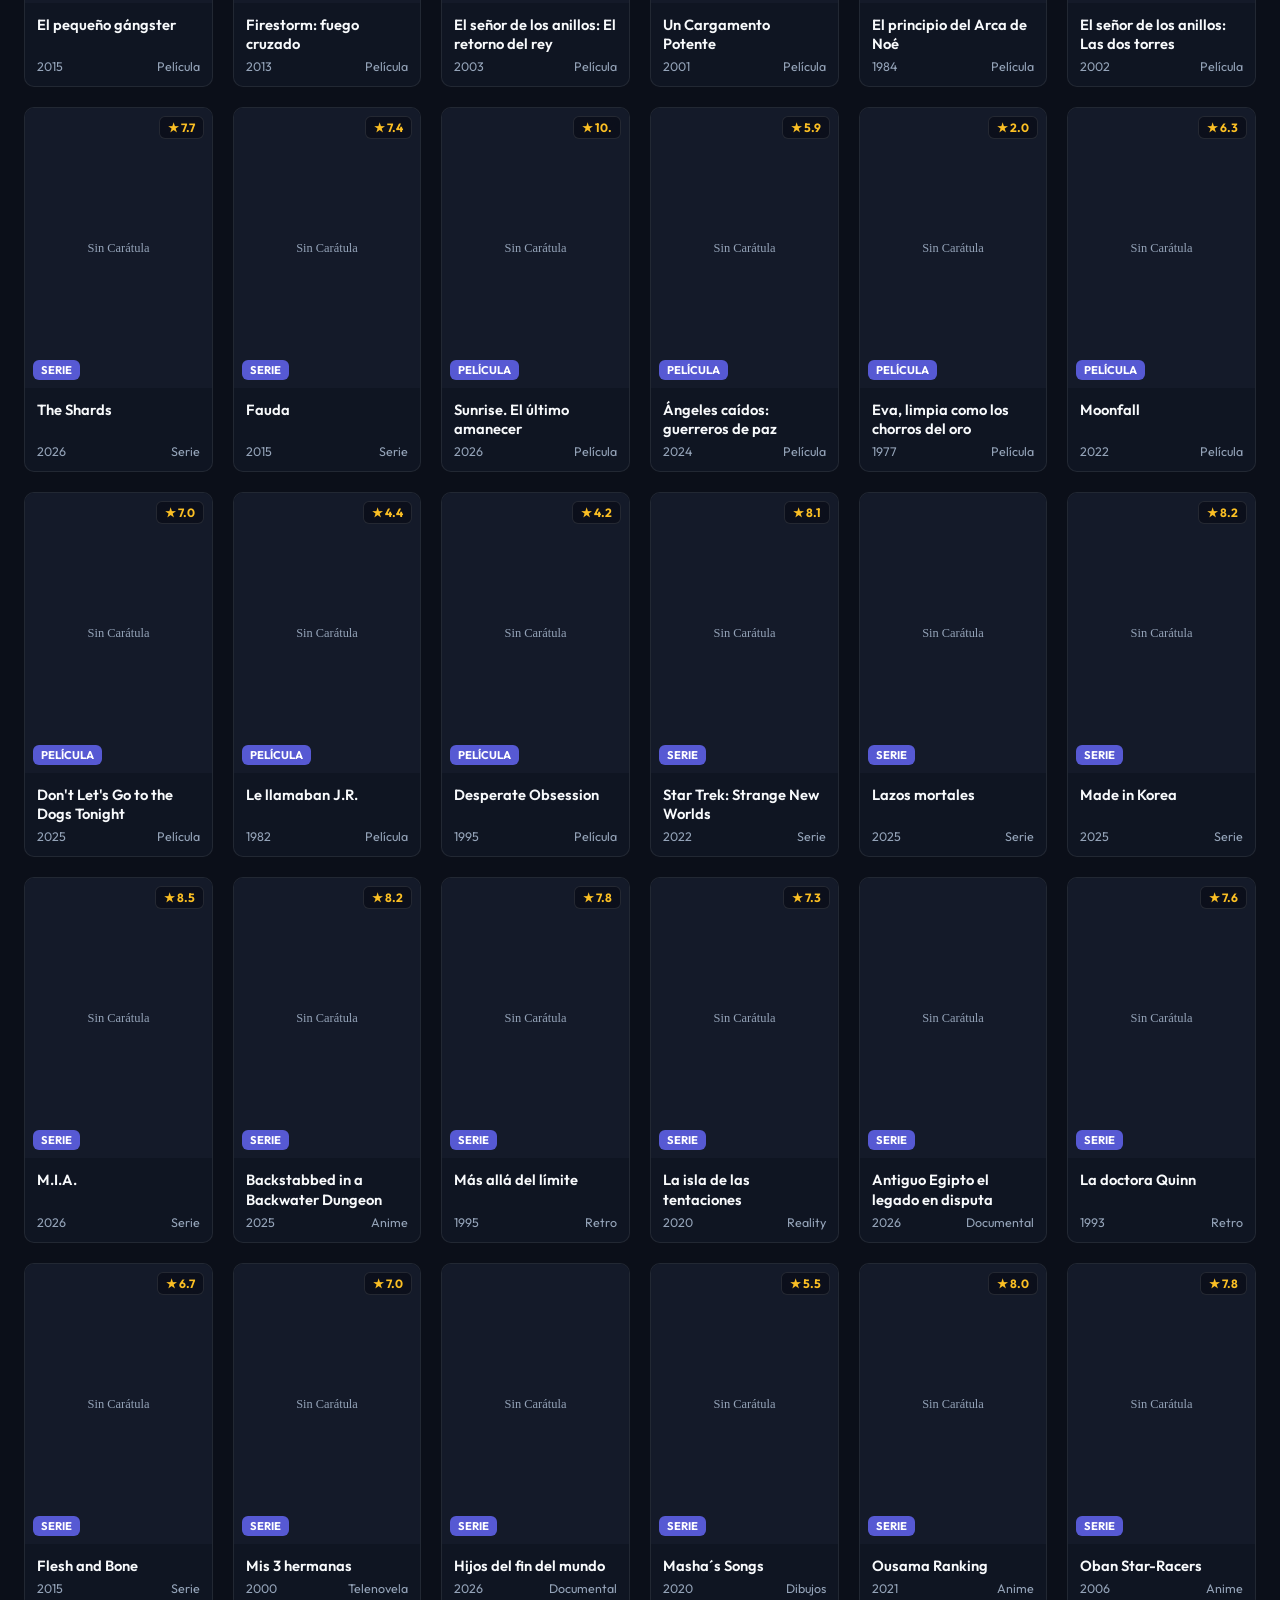
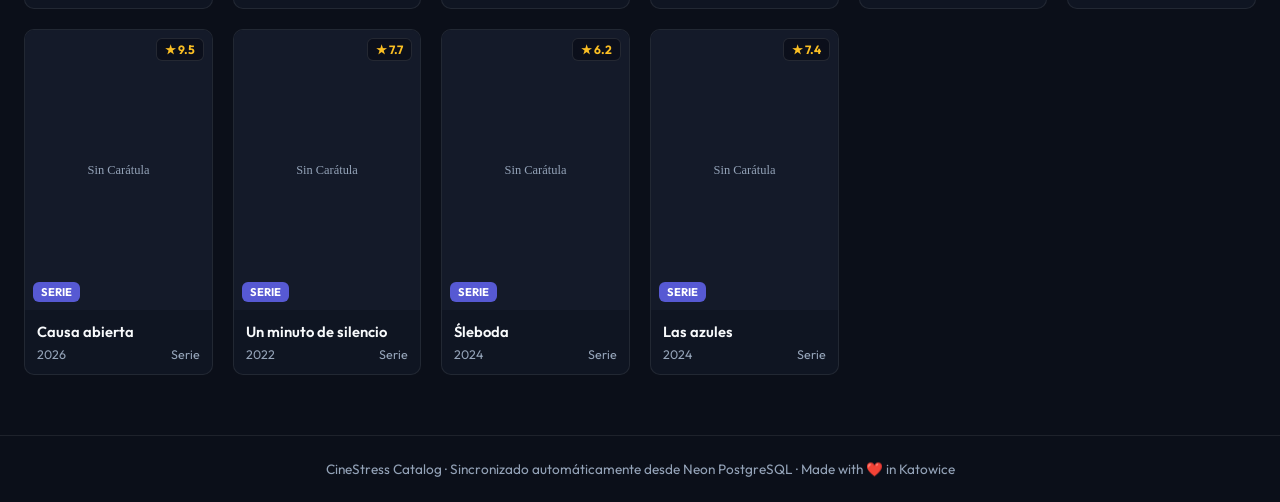
==== commit 8bc5b927: "chore: renombrar seccion Retro & Novelas a TV & Retro" ====
--- a/docs/index.html
+++ b/docs/index.html
@@ -59,7 +59,7 @@
       </div>
       <div class="stat-card">
         <div class="stat-value" id="stat-retro">800+</div>
-        <div class="stat-label">Retro & Novelas</div>
+        <div class="stat-label">TV & Retro</div>
       </div>
       <div class="stat-card">
         <div class="stat-value" id="stat-links">1.000.000+</div>
@@ -92,7 +92,7 @@
           <span>🎵</span> Música
         </button>
         <button class="tab-btn" data-tab="retro">
-          <span>📼</span> Retro & Novelas
+          <span>📼</span> TV & Retro
         </button>
       </nav>
 
@@ -123,13 +123,50 @@
           <div class="modal-chips" id="modal-chips"></div>
           <p class="modal-plot" id="modal-plot">Sinopsis...</p>
           <div class="modal-actions">
-            <a href="#" id="btn-open-stremio" class="btn-stremio">
-              <svg width="18" height="18" viewBox="0 0 24 24" fill="none" stroke="currentColor" stroke-width="2" stroke-linecap="round" stroke-linejoin="round"><polygon points="5 3 19 12 5 21 5 3"></polygon></svg>
-              Abrir en Stremio
-            </a>
+            <button type="button" id="btn-toggle-links" class="btn-links">
+              <svg width="18" height="18" viewBox="0 0 24 24" fill="none" stroke="currentColor" stroke-width="2" stroke-linecap="round" stroke-linejoin="round">
+                <rect x="3" y="11" width="18" height="11" rx="2" ry="2"></rect>
+                <path d="M7 11V7a5 5 0 0 1 10 0v4"></path>
+              </svg>
+              Ver Enlaces
+            </button>
             <a href="#" id="btn-open-tmdb" target="_blank" rel="noopener noreferrer" class="btn-tmdb">
               Ficha en TMDB ↗
             </a>
+          </div>
+
+          <!-- Sección desplegable de enlaces protegidos -->
+          <div id="links-container" class="links-container" style="display: none;">
+            <!-- Formulario de contraseña -->
+            <div id="links-auth-box" class="links-auth-box">
+              <div class="auth-header">
+                <span class="auth-icon">🔒</span>
+                <span class="auth-title">Acceso Protegido</span>
+              </div>
+              <p class="auth-desc">Introduce la clave para desbloquear los enlaces de descarga directa:</p>
+              <form id="links-auth-form" class="auth-form" onsubmit="return false;">
+                <input type="password" id="input-password" class="auth-input" placeholder="Introduce la contraseña..." autocomplete="current-password">
+                <button type="button" id="btn-unlock" class="btn-unlock">Desbloquear</button>
+              </form>
+              <div id="auth-error" class="auth-error" style="display: none;">Contraseña incorrecta. Inténtalo de nuevo.</div>
+            </div>
+
+            <!-- Listado de enlaces descifrados -->
+            <div id="links-content" class="links-content" style="display: none;">
+              <div class="links-header">
+                <div class="links-header-title">
+                  <span class="links-badge-icon">⚡</span>
+                  <span>Enlaces Directos (1fichier)</span>
+                </div>
+                <div id="links-count" class="links-count-badge">0 enlaces</div>
+              </div>
+
+              <!-- Selector de temporadas (series) -->
+              <div id="series-season-bar" class="series-season-bar" style="display: none;"></div>
+
+              <!-- Contenedor dinámico de enlaces -->
+              <div id="links-items-list" class="links-items-list"></div>
+            </div>
           </div>
         </div>
       </div>
--- a/docs/styles.css
+++ b/docs/styles.css
@@ -477,10 +477,10 @@
   flex-wrap: wrap;
 }
 
-.btn-stremio {
-  background: var(--accent);
-  color: #fff;
-  text-decoration: none;
+.btn-links {
+  background: linear-gradient(135deg, #6366f1 0%, #4f46e5 100%);
+  color: #fff;
+  border: none;
   padding: 10px 18px;
   border-radius: var(--radius-md);
   font-weight: 600;
@@ -488,12 +488,312 @@
   display: flex;
   align-items: center;
   gap: 8px;
+  cursor: pointer;
+  box-shadow: 0 4px 14px rgba(99, 102, 241, 0.35);
   transition: all 0.2s ease;
 }
 
-.btn-stremio:hover {
+.btn-links:hover {
+  background: linear-gradient(135deg, #4f46e5 0%, #4338ca 100%);
+  transform: translateY(-1px);
+  box-shadow: 0 6px 18px rgba(99, 102, 241, 0.5);
+}
+
+.btn-links.active-open {
+  background: #312e81;
+  border: 1px solid rgba(165, 180, 252, 0.4);
+}
+
+/* Contenedor principal de enlaces */
+.links-container {
+  margin-top: 18px;
+  background: rgba(15, 23, 42, 0.85);
+  border: 1px solid rgba(99, 102, 241, 0.25);
+  border-radius: var(--radius-md);
+  padding: 18px;
+  box-shadow: 0 8px 24px rgba(0, 0, 0, 0.4);
+  animation: fadeIn 0.25s ease-out;
+}
+
+/* Caja de autenticación */
+.links-auth-box {
+  display: flex;
+  flex-direction: column;
+  gap: 10px;
+}
+
+.auth-header {
+  display: flex;
+  align-items: center;
+  gap: 8px;
+}
+
+.auth-icon {
+  font-size: 1.2rem;
+}
+
+.auth-title {
+  font-weight: 600;
+  font-size: 0.95rem;
+  color: #f1f5f9;
+}
+
+.auth-desc {
+  font-size: 0.82rem;
+  color: #94a3b8;
+  margin: 0;
+}
+
+.auth-form {
+  display: flex;
+  gap: 8px;
+  margin-top: 4px;
+}
+
+.auth-input {
+  flex: 1;
+  background: #0f172a;
+  border: 1px solid rgba(255, 255, 255, 0.15);
+  border-radius: 8px;
+  color: #fff;
+  padding: 8px 14px;
+  font-size: 0.9rem;
+  outline: none;
+  transition: all 0.2s ease;
+}
+
+.auth-input:focus {
+  border-color: #6366f1;
+  box-shadow: 0 0 0 3px rgba(99, 102, 241, 0.25);
+}
+
+.btn-unlock {
+  background: #6366f1;
+  color: #fff;
+  border: none;
+  padding: 8px 16px;
+  border-radius: 8px;
+  font-weight: 600;
+  font-size: 0.88rem;
+  cursor: pointer;
+  transition: all 0.2s ease;
+  white-space: nowrap;
+}
+
+.btn-unlock:hover {
   background: #4f46e5;
-  transform: translateY(-1px);
+}
+
+.auth-error {
+  font-size: 0.82rem;
+  color: #f87171;
+  background: rgba(239, 68, 68, 0.1);
+  padding: 6px 10px;
+  border-radius: 6px;
+  border: 1px solid rgba(239, 68, 68, 0.2);
+}
+
+/* Caja de contenido con enlaces descifrados */
+.links-content {
+  display: flex;
+  flex-direction: column;
+  gap: 12px;
+}
+
+.links-header {
+  display: flex;
+  justify-content: space-between;
+  align-items: center;
+  padding-bottom: 8px;
+  border-bottom: 1px solid rgba(255, 255, 255, 0.08);
+}
+
+.links-header-title {
+  display: flex;
+  align-items: center;
+  gap: 8px;
+  font-weight: 600;
+  font-size: 0.9rem;
+  color: #e2e8f0;
+}
+
+.links-badge-icon {
+  color: #fbbf24;
+}
+
+.links-count-badge {
+  font-size: 0.75rem;
+  background: rgba(99, 102, 241, 0.2);
+  color: #a5b4fc;
+  padding: 3px 8px;
+  border-radius: 9999px;
+  font-weight: 600;
+}
+
+/* Barra de selección de temporadas */
+.series-season-bar {
+  display: flex;
+  gap: 6px;
+  overflow-x: auto;
+  padding-bottom: 4px;
+  scrollbar-width: thin;
+}
+
+.season-tab-btn {
+  background: rgba(255, 255, 255, 0.06);
+  border: 1px solid rgba(255, 255, 255, 0.1);
+  color: #94a3b8;
+  padding: 4px 10px;
+  border-radius: 6px;
+  font-size: 0.78rem;
+  font-weight: 600;
+  cursor: pointer;
+  transition: all 0.2s ease;
+  white-space: nowrap;
+}
+
+.season-tab-btn:hover {
+  color: #fff;
+  background: rgba(255, 255, 255, 0.12);
+}
+
+.season-tab-btn.active {
+  background: #6366f1;
+  border-color: #6366f1;
+  color: #fff;
+}
+
+/* Lista scrolleable de tarjetas de enlace */
+.links-items-list {
+  display: flex;
+  flex-direction: column;
+  gap: 8px;
+  max-height: 260px;
+  overflow-y: auto;
+  padding-right: 4px;
+}
+
+.links-items-list::-webkit-scrollbar {
+  width: 6px;
+}
+
+.links-items-list::-webkit-scrollbar-thumb {
+  background: rgba(255, 255, 255, 0.15);
+  border-radius: 3px;
+}
+
+.link-card-row {
+  display: flex;
+  align-items: center;
+  justify-content: space-between;
+  gap: 10px;
+  background: rgba(30, 41, 59, 0.5);
+  border: 1px solid rgba(255, 255, 255, 0.06);
+  border-radius: 8px;
+  padding: 8px 12px;
+  transition: background 0.2s ease;
+}
+
+.link-card-row:hover {
+  background: rgba(30, 41, 59, 0.85);
+  border-color: rgba(99, 102, 241, 0.3);
+}
+
+.link-info-badges {
+  display: flex;
+  align-items: center;
+  gap: 6px;
+  flex-wrap: wrap;
+}
+
+.badge-ep {
+  font-weight: 700;
+  font-size: 0.8rem;
+  color: #38bdf8;
+  background: rgba(56, 189, 248, 0.1);
+  padding: 2px 6px;
+  border-radius: 4px;
+}
+
+.badge-quality {
+  font-size: 0.72rem;
+  font-weight: 600;
+  color: #34d399;
+  background: rgba(52, 211, 153, 0.1);
+  padding: 2px 6px;
+  border-radius: 4px;
+}
+
+.badge-audio {
+  font-size: 0.72rem;
+  color: #cbd5e1;
+  background: rgba(255, 255, 255, 0.08);
+  padding: 2px 6px;
+  border-radius: 4px;
+}
+
+.badge-info {
+  font-size: 0.7rem;
+  color: #94a3b8;
+}
+
+.link-actions-group {
+  display: flex;
+  align-items: center;
+  gap: 6px;
+  flex-shrink: 0;
+}
+
+.btn-open-1f {
+  background: rgba(99, 102, 241, 0.2);
+  color: #a5b4fc;
+  border: 1px solid rgba(99, 102, 241, 0.3);
+  text-decoration: none;
+  font-size: 0.75rem;
+  font-weight: 600;
+  padding: 5px 10px;
+  border-radius: 6px;
+  display: flex;
+  align-items: center;
+  gap: 4px;
+  transition: all 0.2s ease;
+}
+
+.btn-open-1f:hover {
+  background: #6366f1;
+  color: #fff;
+}
+
+.btn-copy-url {
+  background: rgba(255, 255, 255, 0.08);
+  color: #cbd5e1;
+  border: 1px solid rgba(255, 255, 255, 0.1);
+  padding: 5px 9px;
+  border-radius: 6px;
+  cursor: pointer;
+  font-size: 0.75rem;
+  display: flex;
+  align-items: center;
+  gap: 4px;
+  transition: all 0.2s ease;
+}
+
+.btn-copy-url:hover {
+  background: rgba(255, 255, 255, 0.16);
+  color: #fff;
+}
+
+.btn-copy-url.copied {
+  background: #059669;
+  border-color: #10b981;
+  color: #fff;
+}
+
+.no-links-msg {
+  text-align: center;
+  padding: 20px;
+  color: #94a3b8;
+  font-size: 0.85rem;
 }
 
 .btn-tmdb {
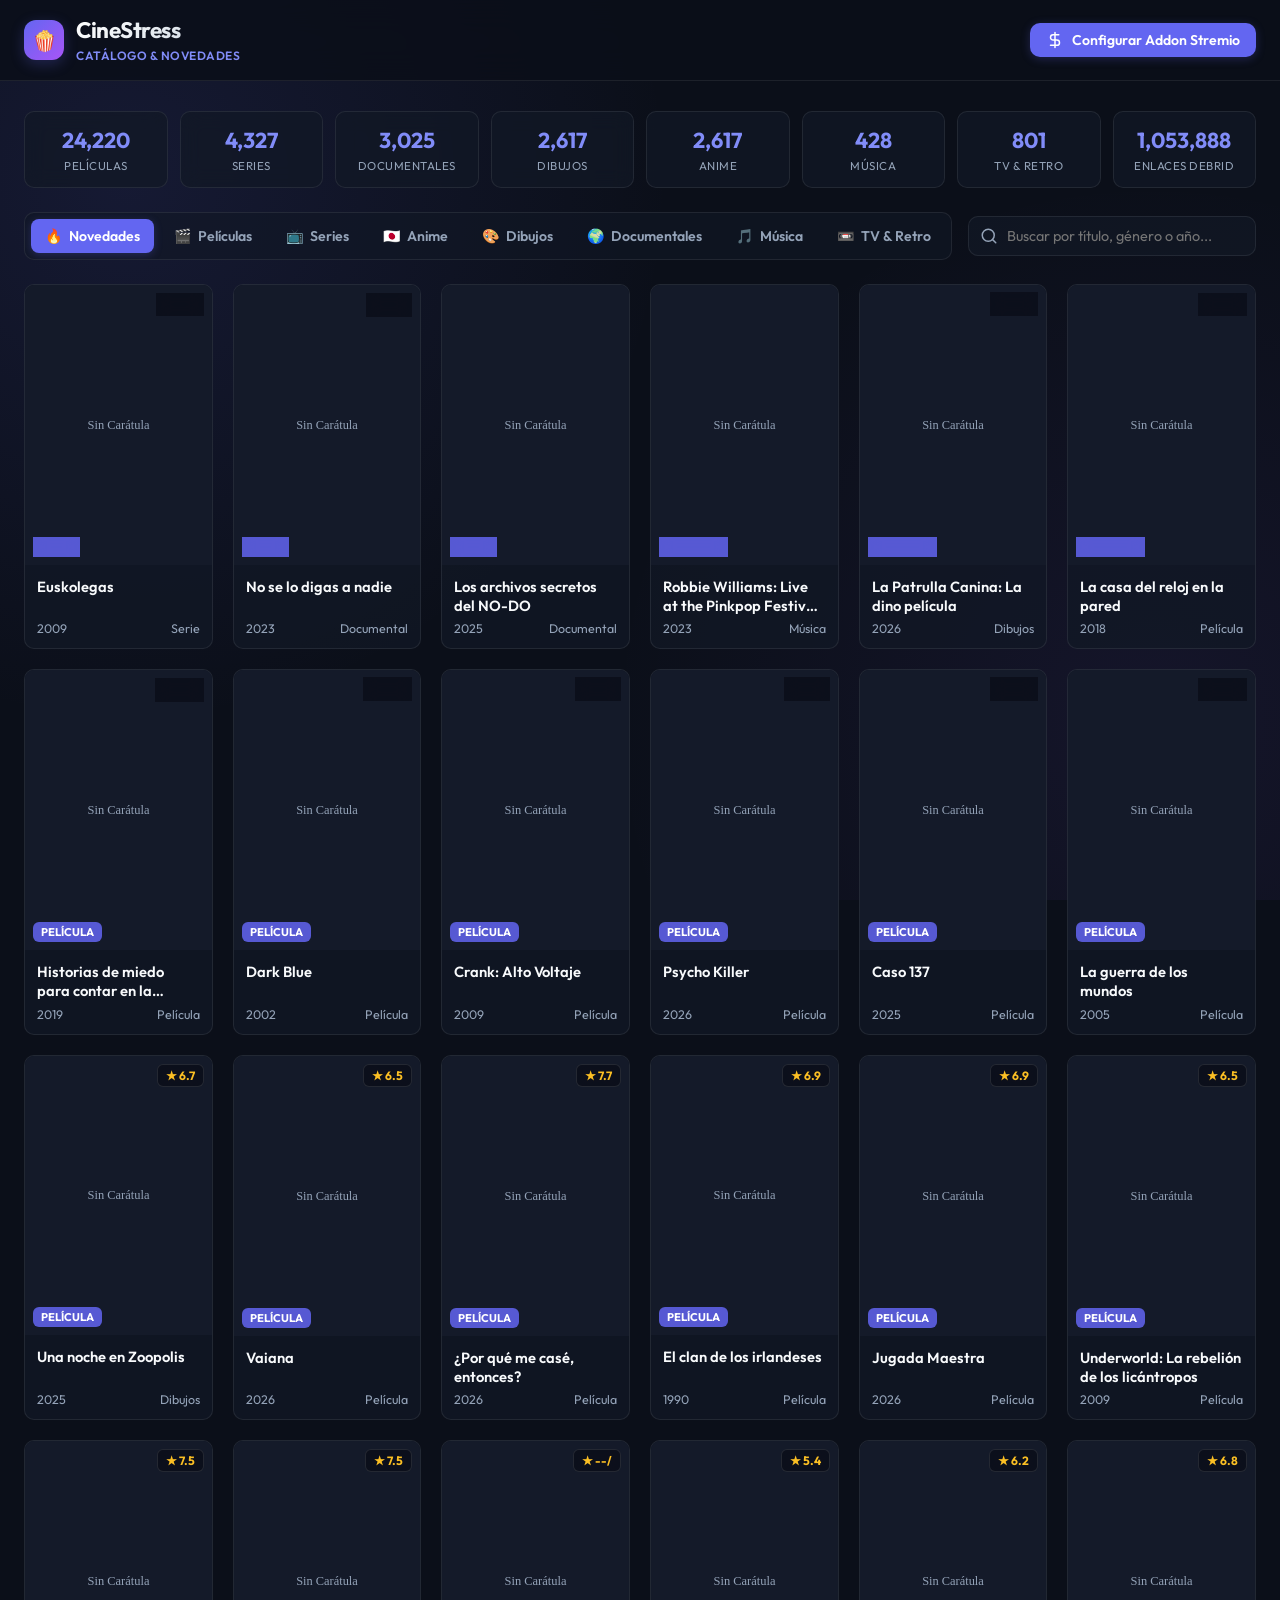
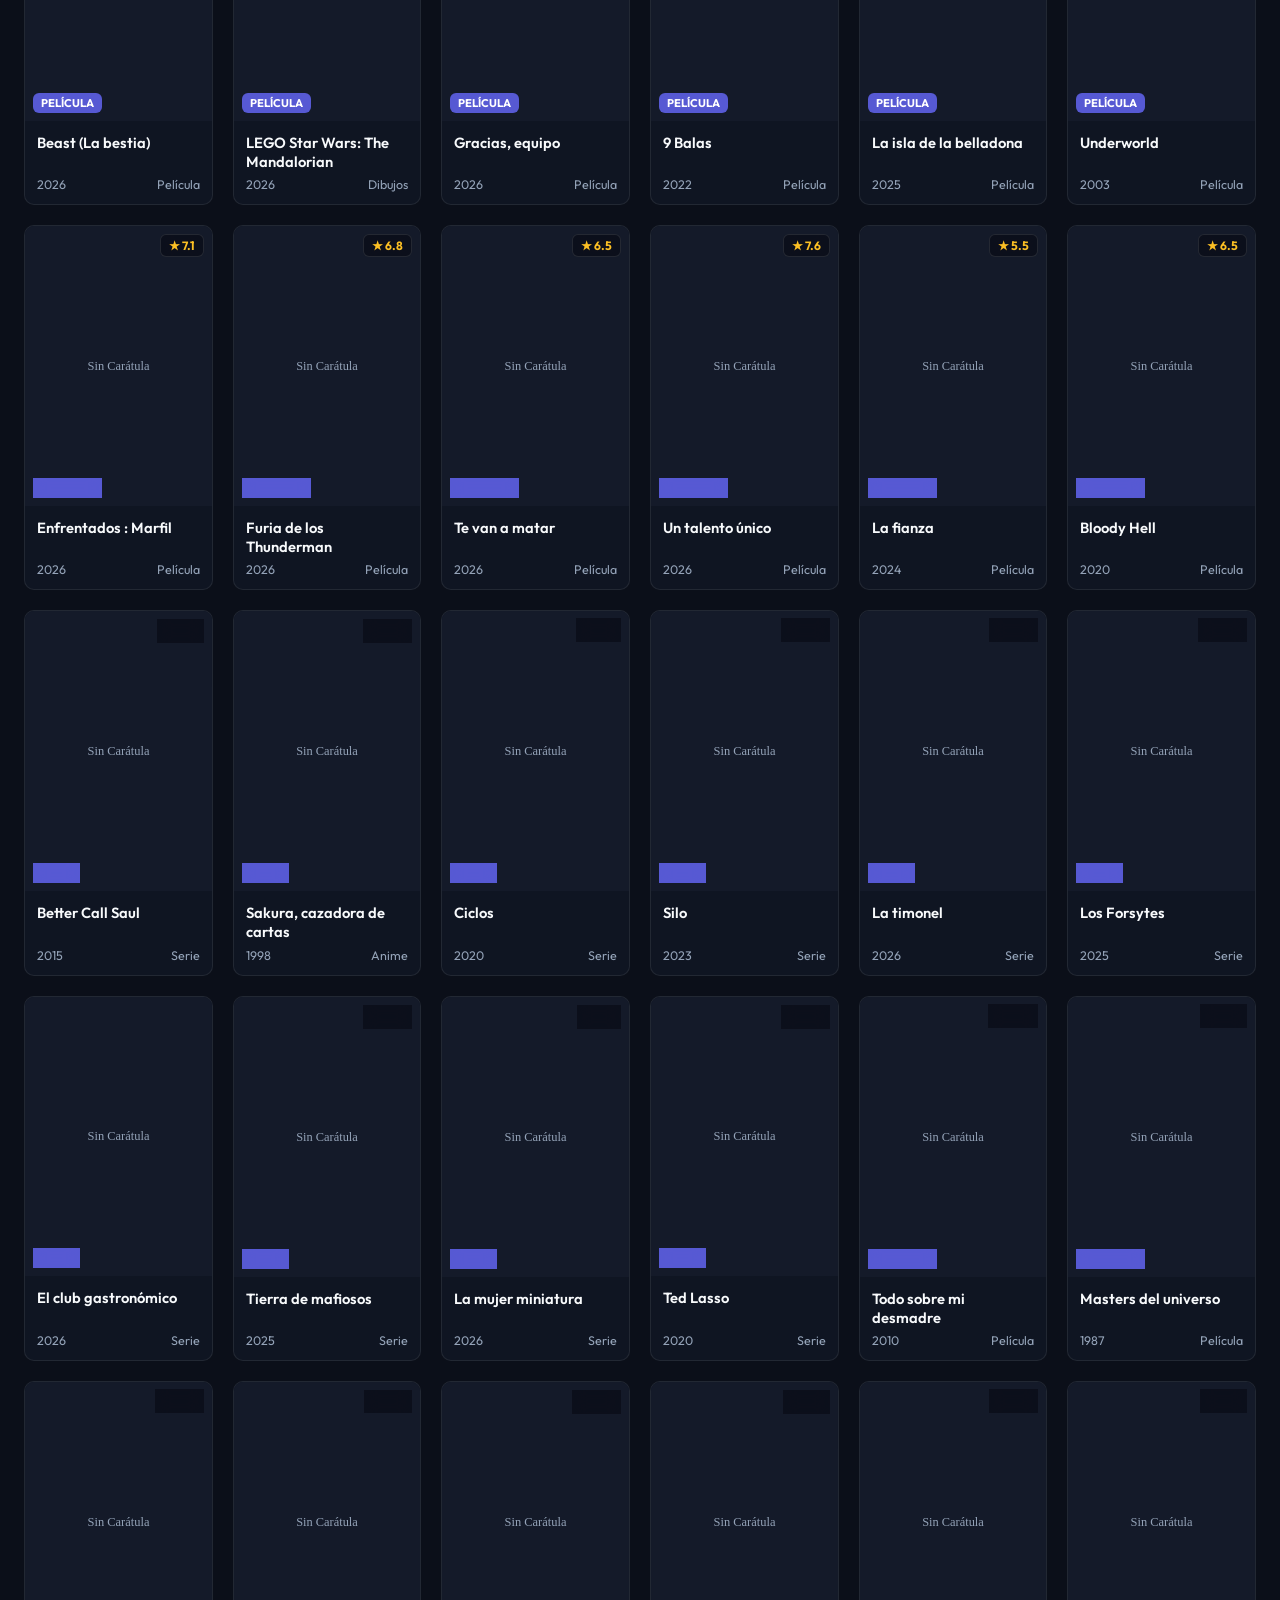
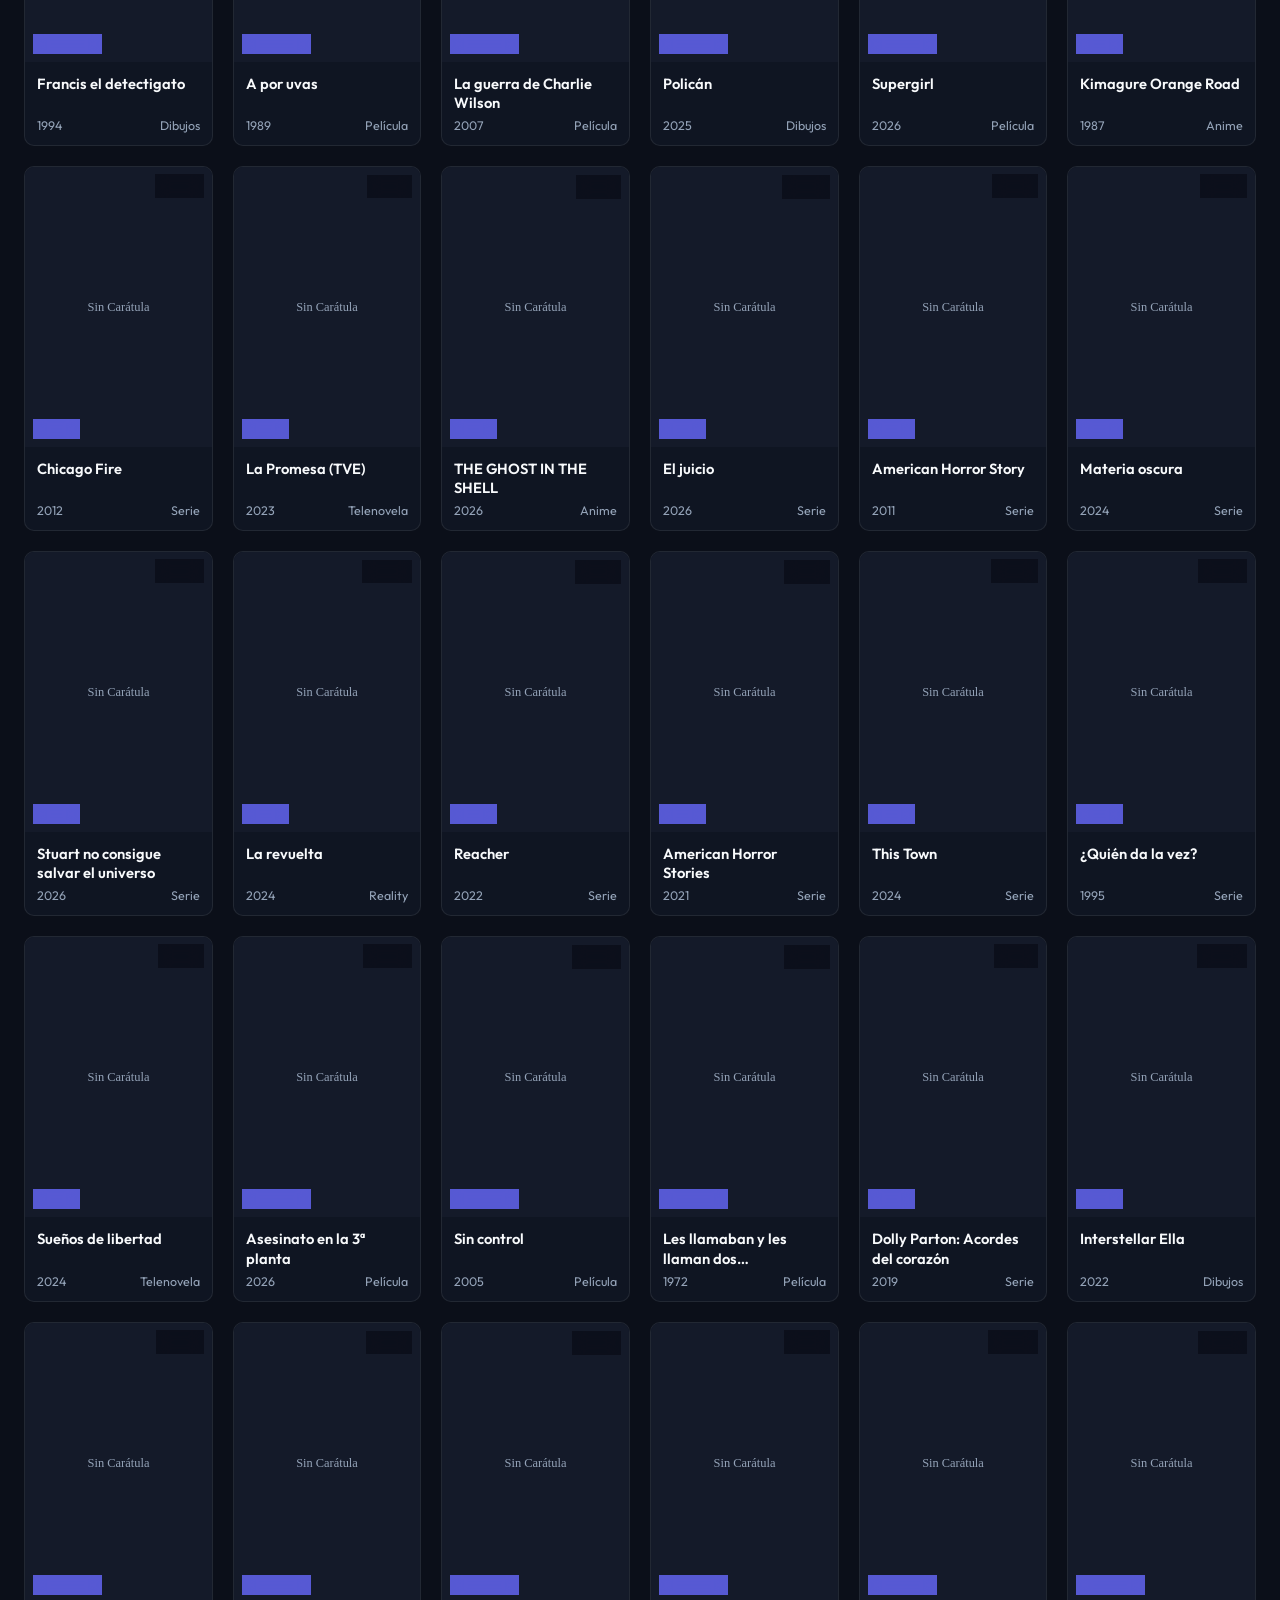
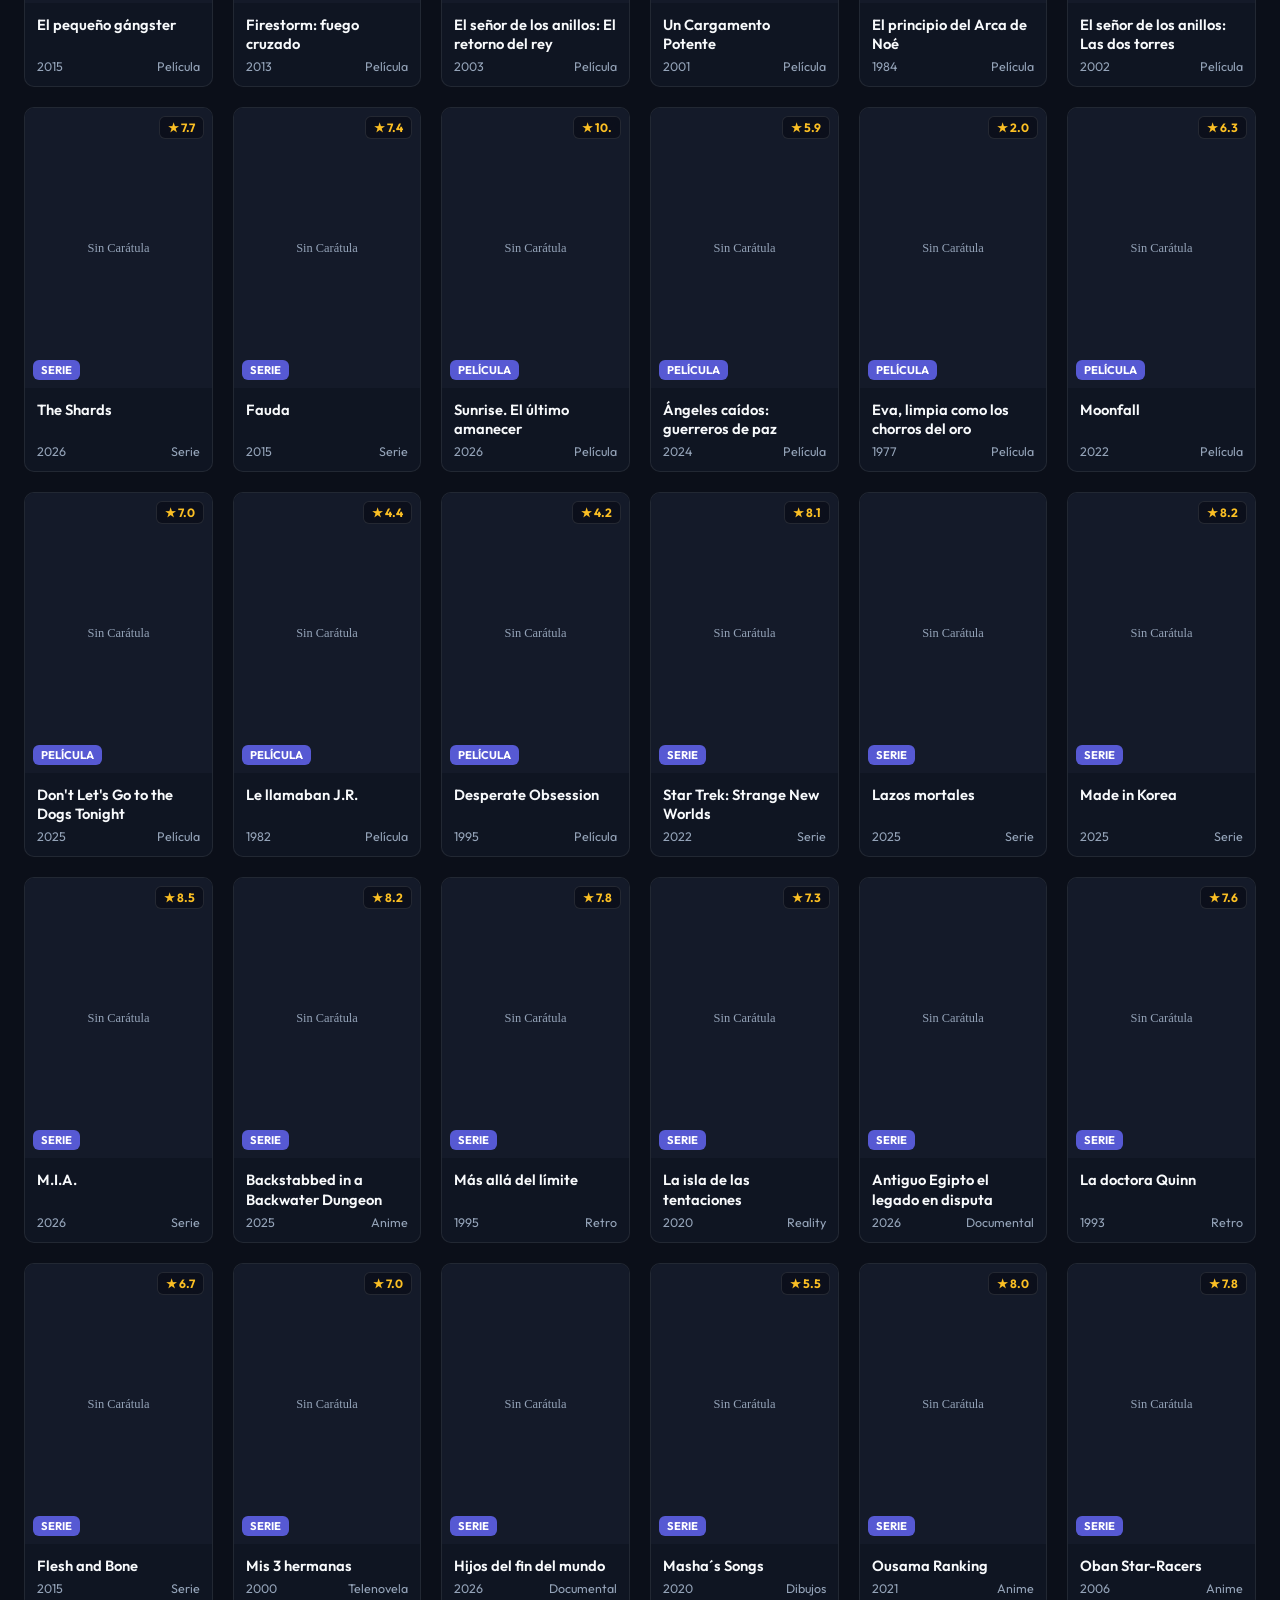
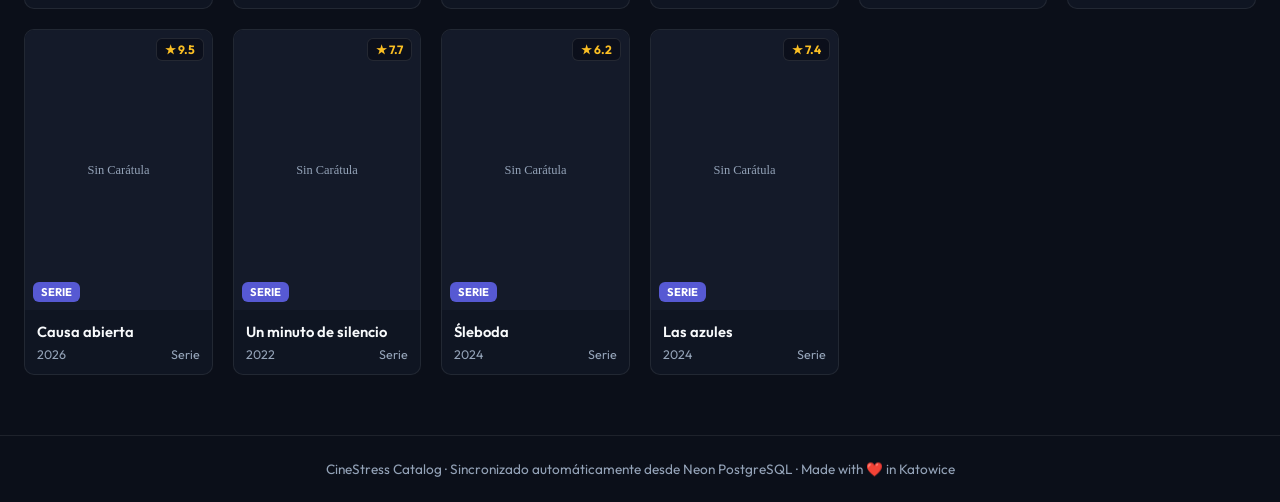
==== commit aeec4e4b: "fix: corregir ruta /tv/ para enlaces de series en TMDB y ocultar boton en TV & Retro" ====
--- a/docs/index.html
+++ b/docs/index.html
@@ -177,6 +177,6 @@
     <p>CineStress Catalog · Sincronizado automáticamente desde Neon PostgreSQL · Made with ❤️ in Katowice</p>
   </footer>
 
-  <script src="app.js"></script>
+  <script src="app.js?v=3"></script>
 </body>
 </html>
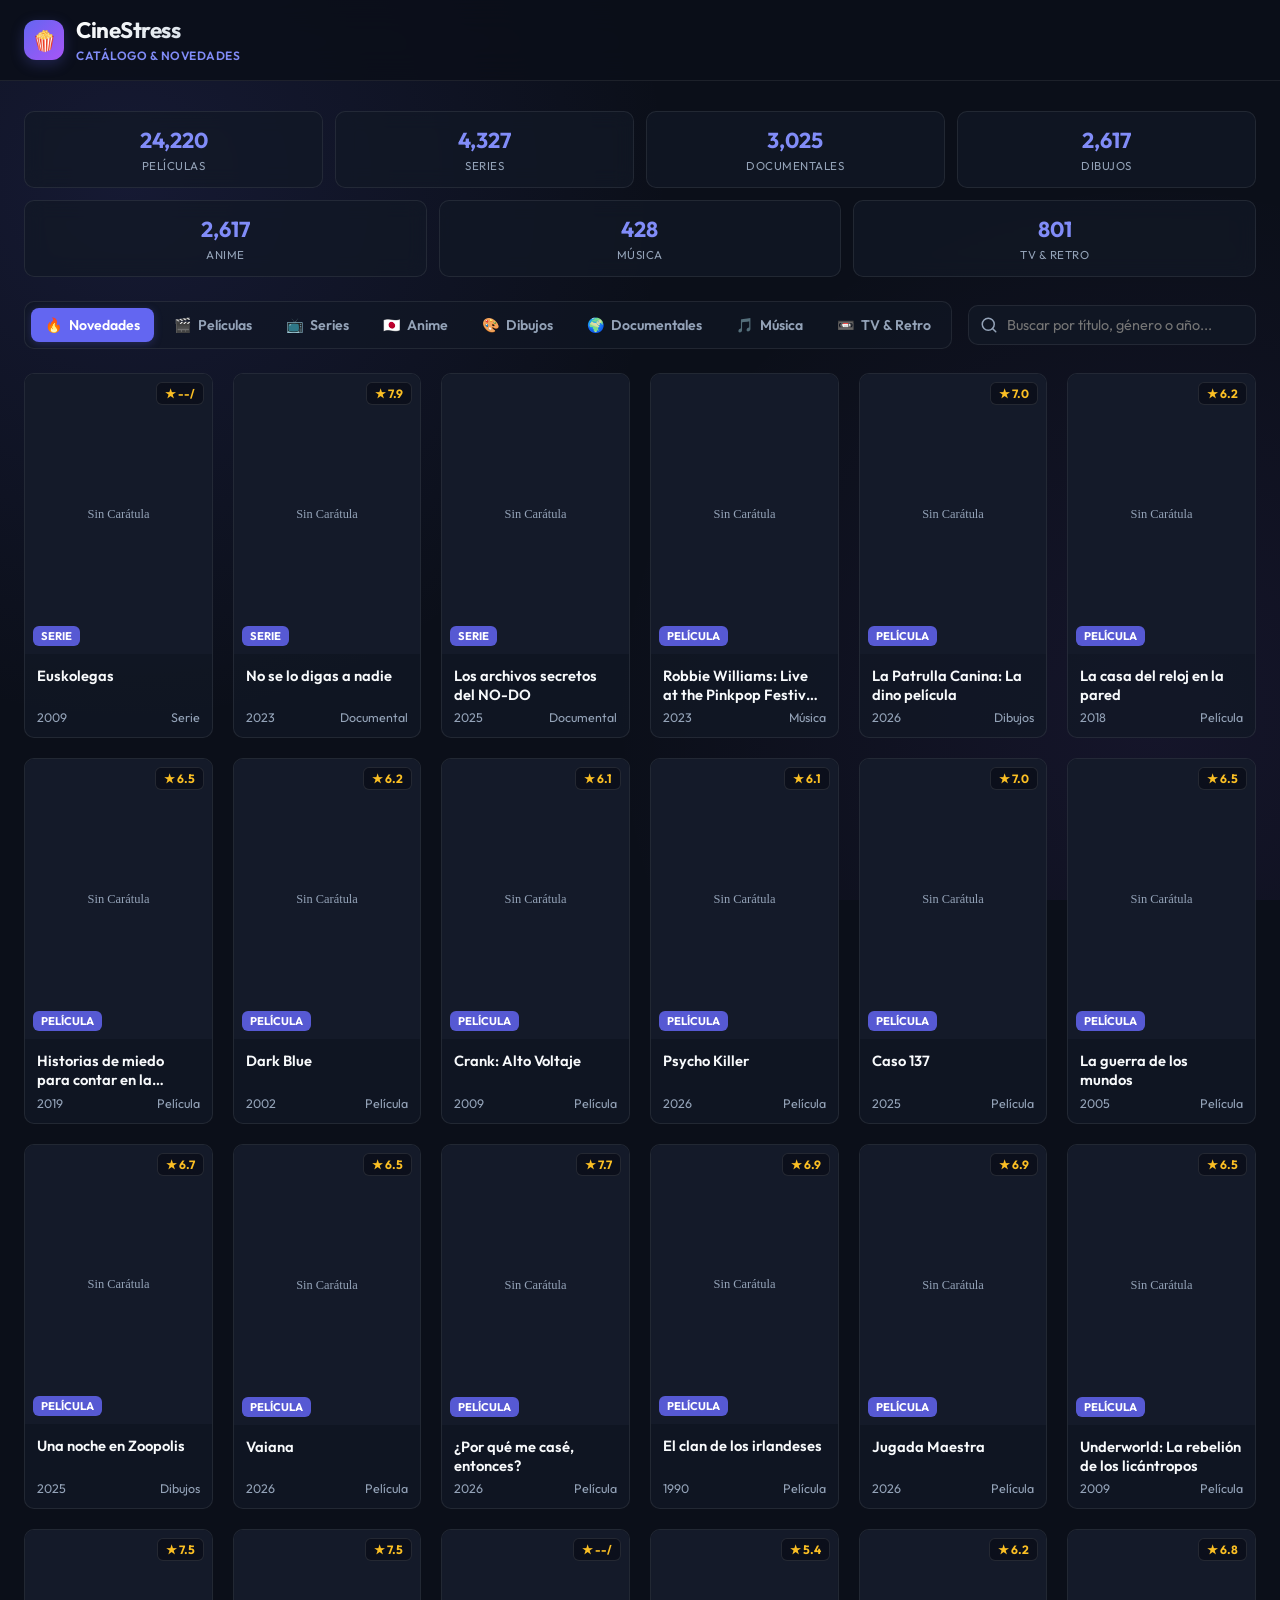
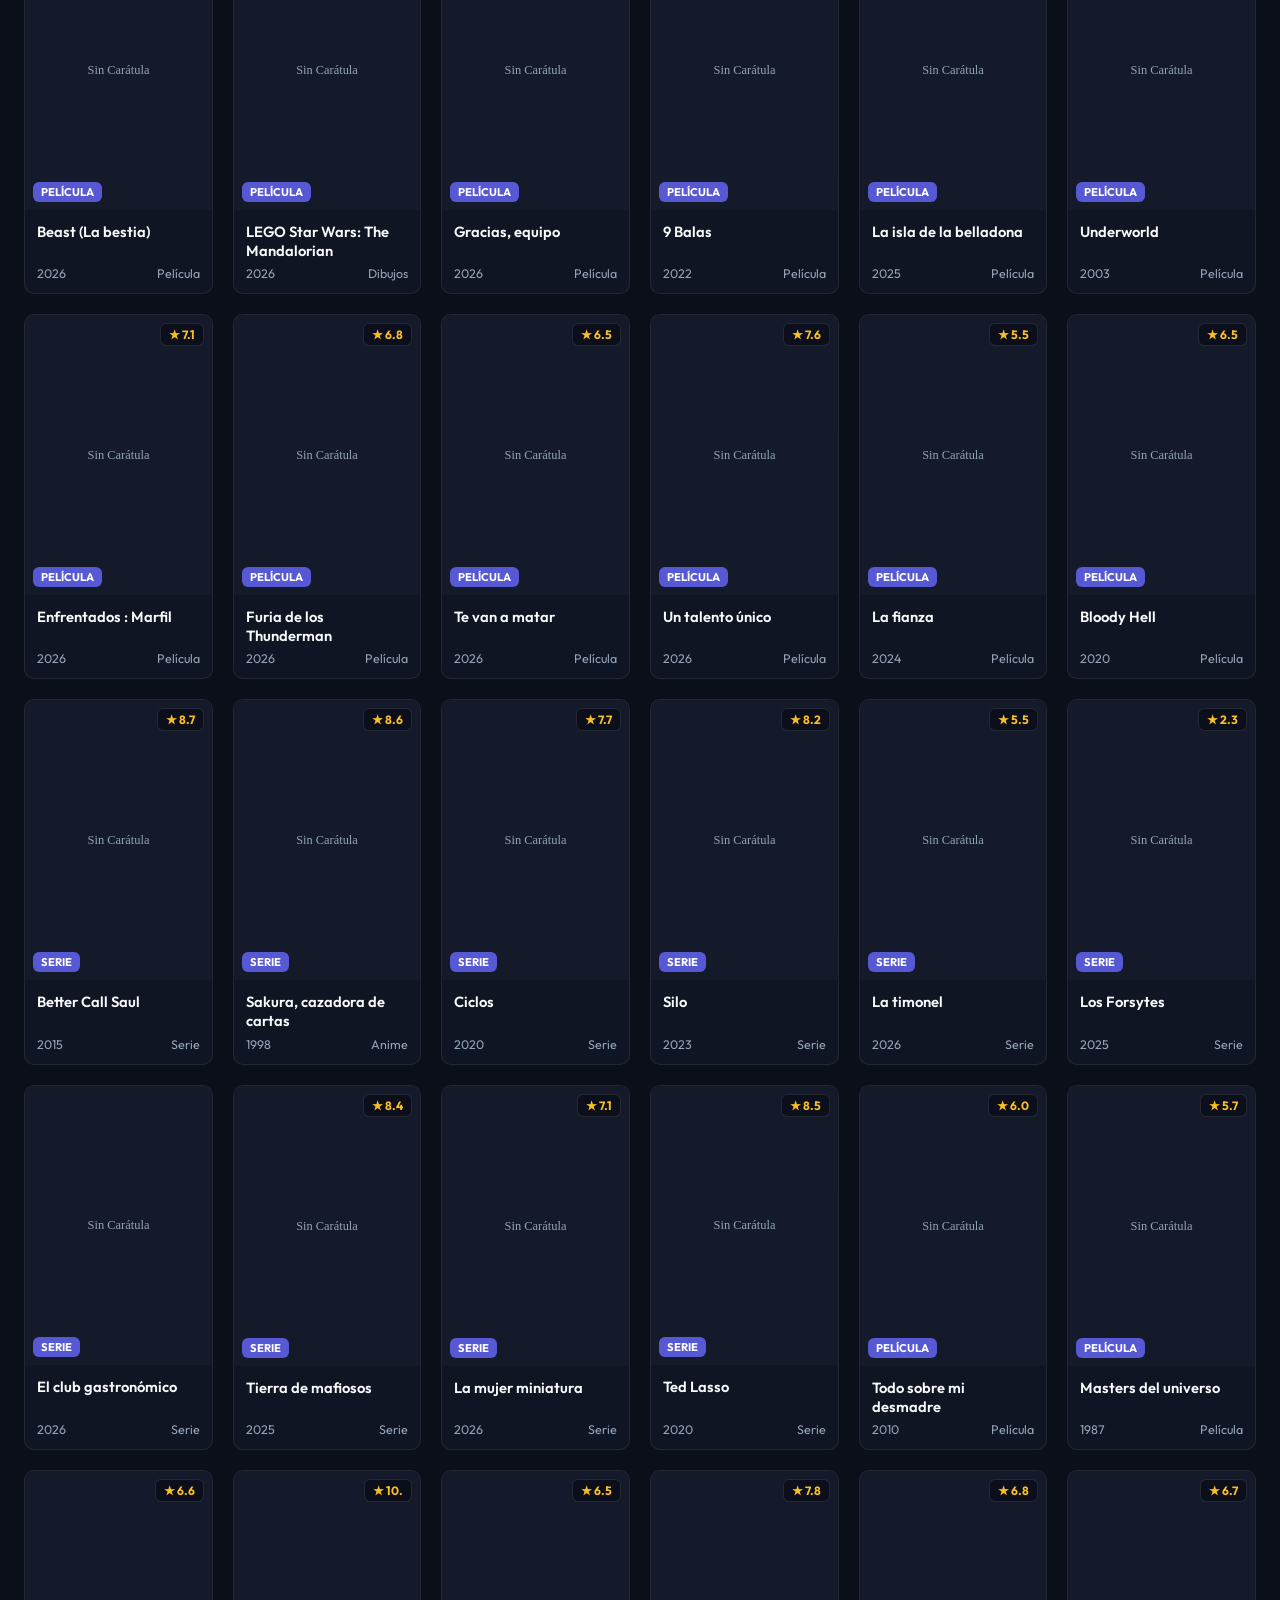
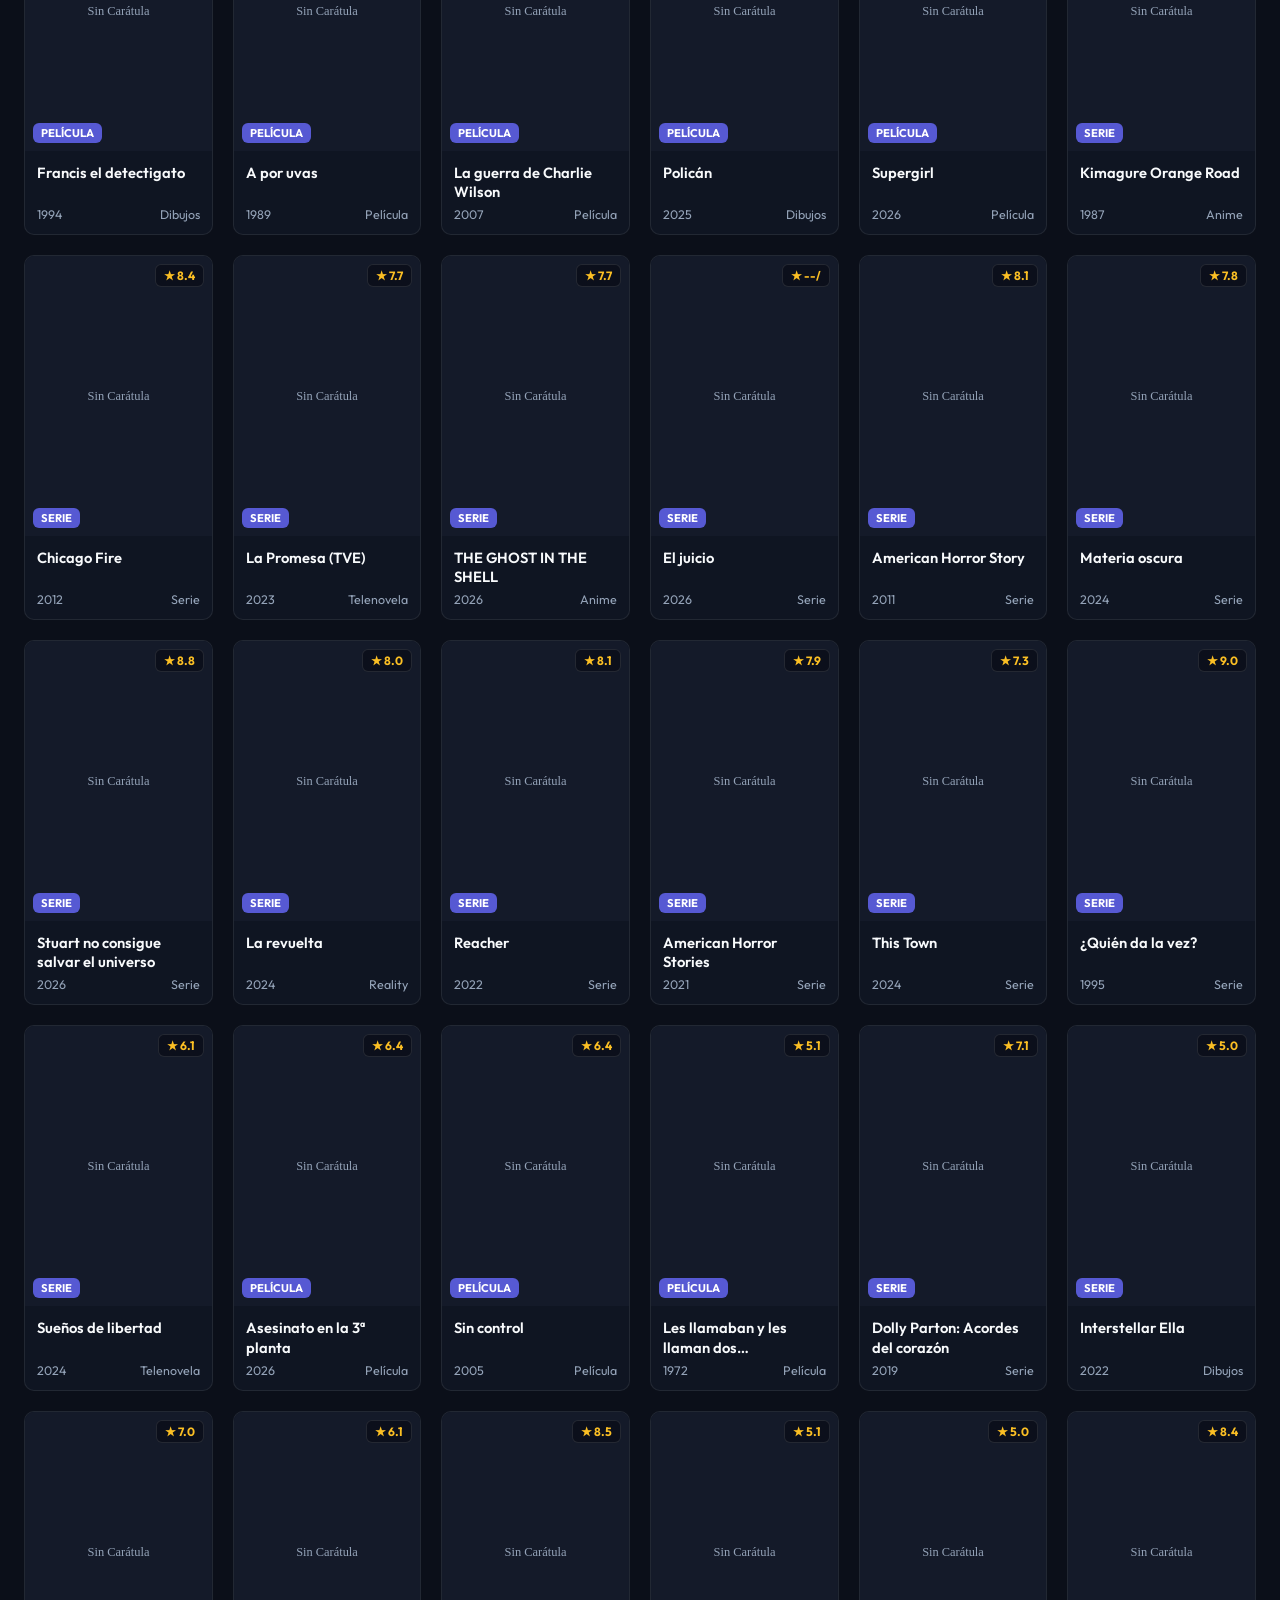
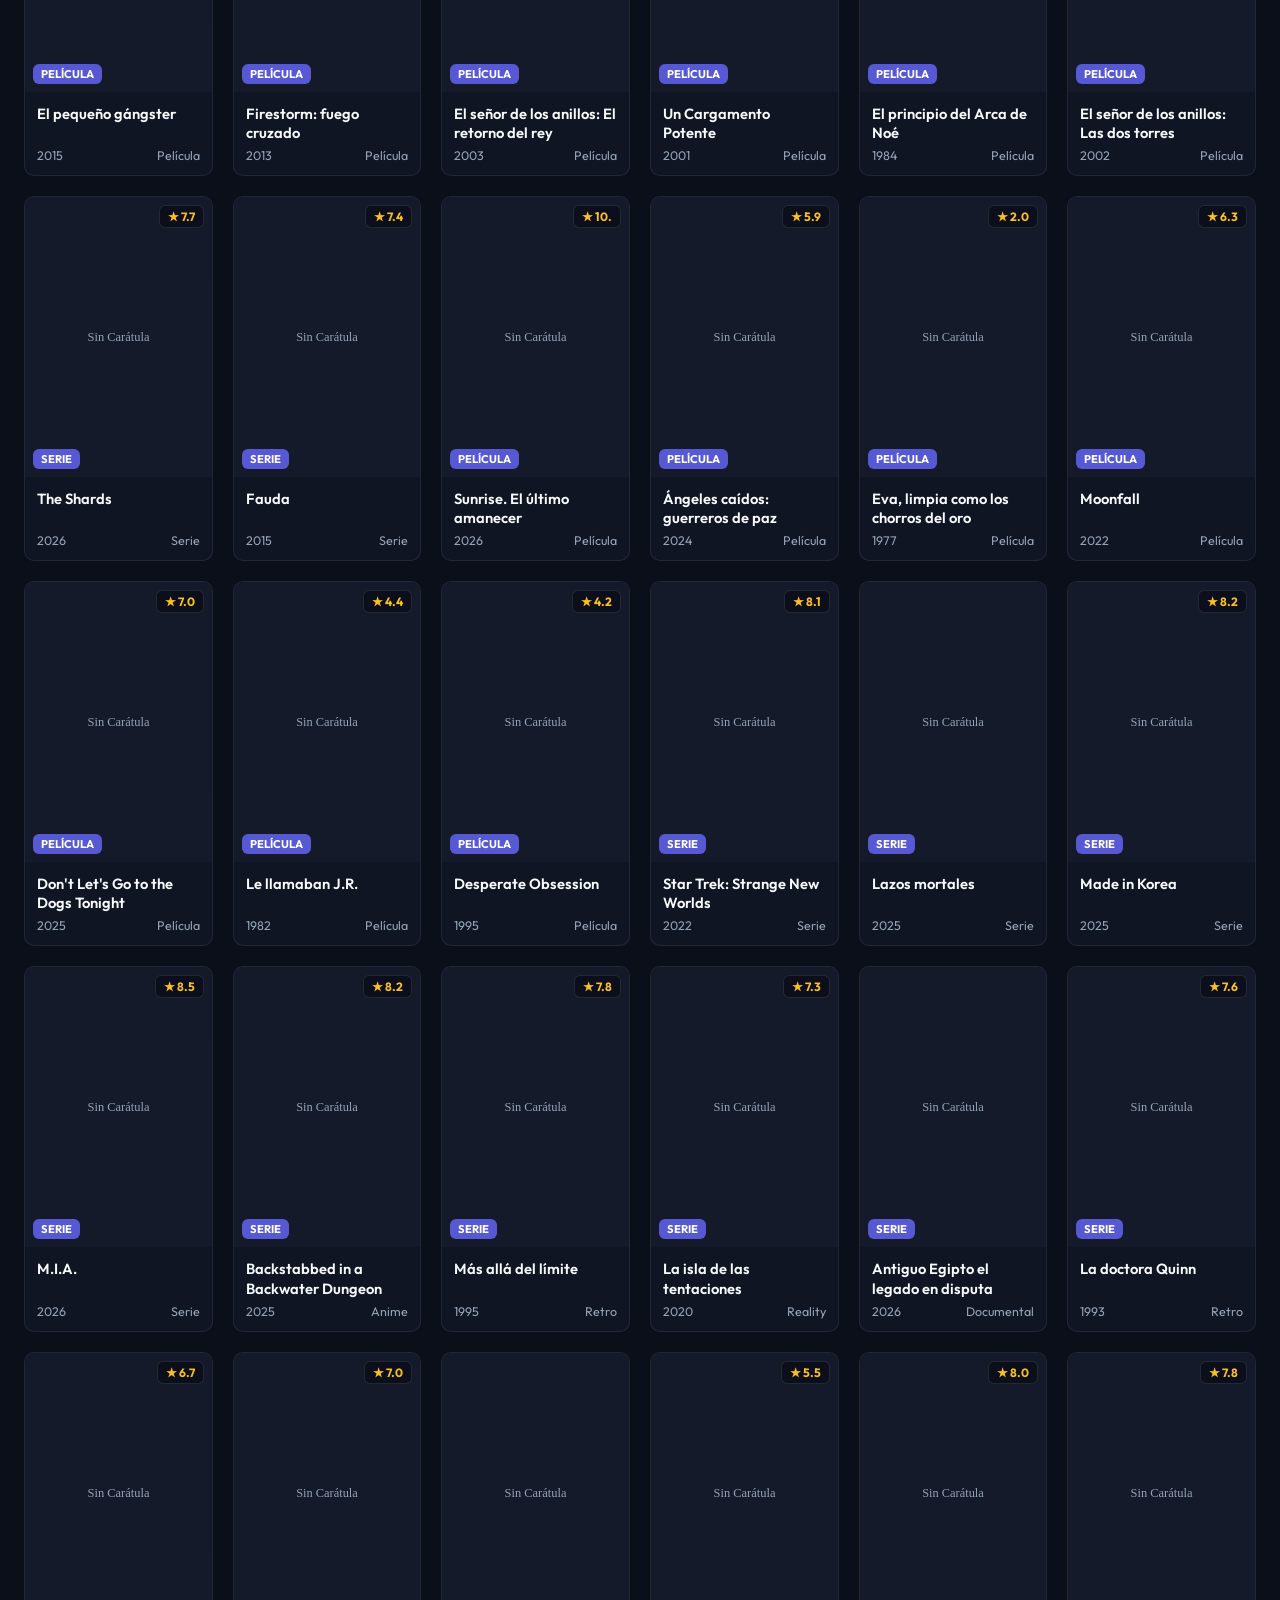
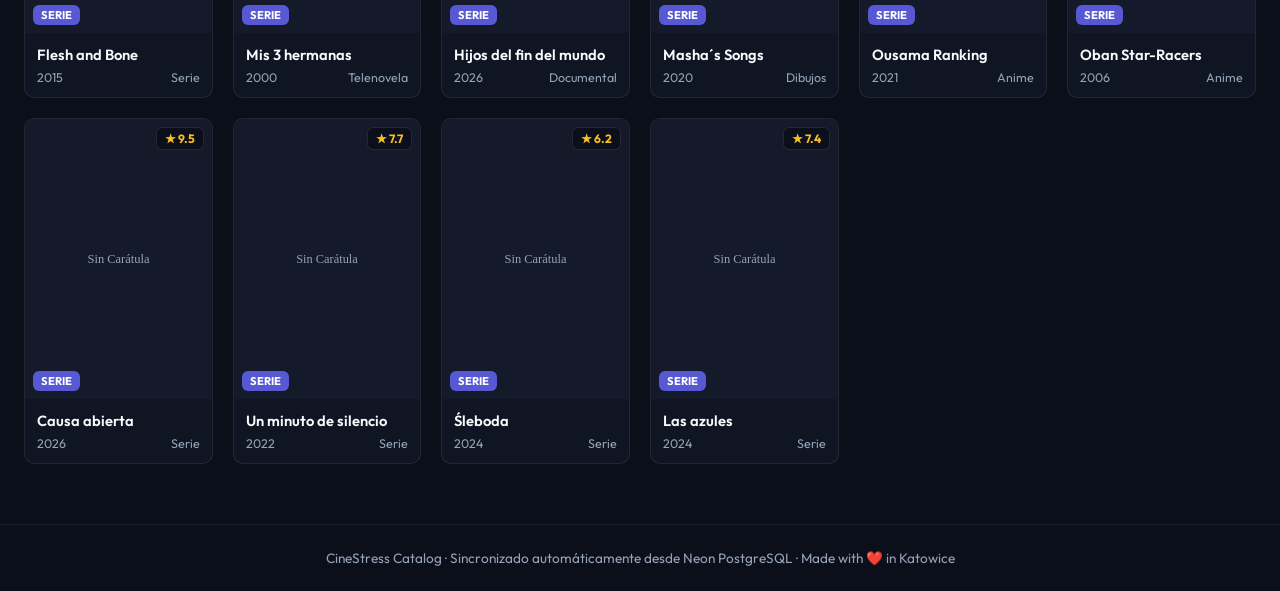
==== commit 630a8846: "feat: selector de capitulos en series, quitar scroll horizontal, diseno 2 columnas en movil y quitar" ====
--- a/docs/index.html
+++ b/docs/index.html
@@ -21,12 +21,6 @@
           <span>Catálogo & Novedades</span>
         </div>
       </a>
-      <div class="nav-actions">
-        <a href="https://cinestress.serveousercontent.com/?serveo-skip-browser-warning=true" target="_blank" class="btn-addon">
-          <svg width="18" height="18" viewBox="0 0 24 24" fill="none" stroke="currentColor" stroke-width="2" stroke-linecap="round" stroke-linejoin="round"><path d="M12 2v20M17 5H9.5a3.5 3.5 0 0 0 0 7h5a3.5 3.5 0 0 1 0 7H6"/></svg>
-          Configurar Addon Stremio
-        </a>
-      </div>
     </div>
   </header>
 
@@ -60,10 +54,6 @@
       <div class="stat-card">
         <div class="stat-value" id="stat-retro">800+</div>
         <div class="stat-label">TV & Retro</div>
-      </div>
-      <div class="stat-card">
-        <div class="stat-value" id="stat-links">1.000.000+</div>
-        <div class="stat-label">Enlaces Debrid</div>
       </div>
     </section>
 
@@ -161,8 +151,21 @@
                 <div id="links-count" class="links-count-badge">0 enlaces</div>
               </div>
 
-              <!-- Selector de temporadas (series) -->
-              <div id="series-season-bar" class="series-season-bar" style="display: none;"></div>
+              <!-- Controles de navegación de serie: Temporada y Episodio -->
+              <div id="series-nav" class="series-nav" style="display: none;">
+                <div class="series-selectors-bar">
+                  <div class="selector-field">
+                    <label for="season-select" class="field-label">Temporada</label>
+                    <select id="season-select" class="series-select"></select>
+                  </div>
+                  <div class="selector-field">
+                    <label for="episode-select" class="field-label">Episodio</label>
+                    <select id="episode-select" class="series-select"></select>
+                  </div>
+                </div>
+                <!-- Chips rápidos de episodios -->
+                <div id="episode-chips-bar" class="episode-chips-bar"></div>
+              </div>
 
               <!-- Contenedor dinámico de enlaces -->
               <div id="links-items-list" class="links-items-list"></div>
@@ -177,6 +180,6 @@
     <p>CineStress Catalog · Sincronizado automáticamente desde Neon PostgreSQL · Made with ❤️ in Katowice</p>
   </footer>
 
-  <script src="app.js?v=3"></script>
+  <script src="app.js?v=5"></script>
 </body>
 </html>
--- a/docs/styles.css
+++ b/docs/styles.css
@@ -124,12 +124,20 @@
   flex: 1;
 }
 
-/* Banner de estadísticas rápidas */
+/* Banner de estadísticas rápidas: 7 métricas en 2 filas equilibradas (4 arriba, 3 abajo) */
 .stats-banner {
   display: grid;
-  grid-template-columns: repeat(auto-fit, minmax(135px, 1fr));
+  grid-template-columns: repeat(12, 1fr);
   gap: 12px;
   margin-bottom: 24px;
+}
+
+.stats-banner .stat-card:nth-child(-n+4) {
+  grid-column: span 3;
+}
+
+.stats-banner .stat-card:nth-child(n+5) {
+  grid-column: span 4;
 }
 
 .stat-card {
@@ -377,6 +385,7 @@
   width: 100%;
   max-height: 90vh;
   overflow-y: auto;
+  overflow-x: hidden;
   position: relative;
   box-shadow: 0 20px 50px rgba(0, 0, 0, 0.8);
 }
@@ -427,6 +436,7 @@
   margin-top: -60px;
   display: flex;
   gap: 24px;
+  min-width: 0;
 }
 
 .modal-poster {
@@ -441,6 +451,8 @@
 
 .modal-details {
   flex: 1;
+  min-width: 0;
+  max-width: 100%;
 }
 
 .modal-title {
@@ -513,6 +525,10 @@
   padding: 18px;
   box-shadow: 0 8px 24px rgba(0, 0, 0, 0.4);
   animation: fadeIn 0.25s ease-out;
+  box-sizing: border-box;
+  width: 100%;
+  max-width: 100%;
+  overflow: hidden;
 }
 
 /* Caja de autenticación */
@@ -598,6 +614,9 @@
   display: flex;
   flex-direction: column;
   gap: 12px;
+  width: 100%;
+  max-width: 100%;
+  box-sizing: border-box;
 }
 
 .links-header {
@@ -630,37 +649,110 @@
   font-weight: 600;
 }
 
-/* Barra de selección de temporadas */
-.series-season-bar {
+/* Controles de navegación en series (Temporada y Episodios) */
+.series-nav {
+  display: flex;
+  flex-direction: column;
+  gap: 10px;
+  width: 100%;
+  max-width: 100%;
+  box-sizing: border-box;
+}
+
+.series-selectors-bar {
+  display: flex;
+  gap: 10px;
+  width: 100%;
+  box-sizing: border-box;
+}
+
+.selector-field {
+  flex: 1;
+  min-width: 0;
+  display: flex;
+  flex-direction: column;
+  gap: 4px;
+}
+
+.field-label {
+  font-size: 0.72rem;
+  color: var(--text-muted);
+  font-weight: 600;
+  text-transform: uppercase;
+  letter-spacing: 0.5px;
+}
+
+.series-select {
+  width: 100%;
+  background: #0f172a;
+  border: 1px solid rgba(255, 255, 255, 0.14);
+  color: #f1f5f9;
+  border-radius: 8px;
+  padding: 8px 12px;
+  font-size: 0.85rem;
+  font-weight: 500;
+  outline: none;
+  cursor: pointer;
+  transition: all 0.2s ease;
+  box-sizing: border-box;
+}
+
+.series-select:focus {
+  border-color: #6366f1;
+  box-shadow: 0 0 0 3px rgba(99, 102, 241, 0.25);
+}
+
+/* Barra horizontal de chips de episodios */
+.episode-chips-bar {
   display: flex;
   gap: 6px;
   overflow-x: auto;
-  padding-bottom: 4px;
+  padding-bottom: 6px;
+  padding-top: 2px;
+  width: 100%;
+  box-sizing: border-box;
   scrollbar-width: thin;
-}
-
-.season-tab-btn {
+  scrollbar-color: rgba(255, 255, 255, 0.15) transparent;
+  -webkit-overflow-scrolling: touch;
+}
+
+.episode-chips-bar::-webkit-scrollbar {
+  height: 4px;
+}
+
+.episode-chips-bar::-webkit-scrollbar-track {
+  background: transparent;
+}
+
+.episode-chips-bar::-webkit-scrollbar-thumb {
+  background: rgba(255, 255, 255, 0.15);
+  border-radius: 4px;
+}
+
+.ep-chip-btn {
   background: rgba(255, 255, 255, 0.06);
   border: 1px solid rgba(255, 255, 255, 0.1);
   color: #94a3b8;
   padding: 4px 10px;
   border-radius: 6px;
-  font-size: 0.78rem;
+  font-size: 0.76rem;
   font-weight: 600;
   cursor: pointer;
   transition: all 0.2s ease;
   white-space: nowrap;
-}
-
-.season-tab-btn:hover {
+  flex-shrink: 0;
+}
+
+.ep-chip-btn:hover {
   color: #fff;
   background: rgba(255, 255, 255, 0.12);
 }
 
-.season-tab-btn.active {
+.ep-chip-btn.active {
   background: #6366f1;
   border-color: #6366f1;
   color: #fff;
+  box-shadow: 0 2px 8px rgba(99, 102, 241, 0.4);
 }
 
 /* Lista scrolleable de tarjetas de enlace */
@@ -823,6 +915,63 @@
 }
 
 @media (max-width: 680px) {
+  main {
+    padding: 16px 12px 40px;
+  }
+
+  /* Banner de 7 métricas en 2 filas en móvil */
+  .stats-banner {
+    gap: 6px;
+    margin-bottom: 18px;
+  }
+
+  .stat-card {
+    padding: 8px 3px;
+  }
+
+  .stat-value {
+    font-size: 1rem;
+  }
+
+  .stat-label {
+    font-size: 0.6rem;
+    letter-spacing: 0.2px;
+  }
+
+  /* Cuadrícula de 2 películas/series por fila en móvil */
+  .grid-container {
+    grid-template-columns: repeat(2, 1fr);
+    gap: 10px;
+  }
+
+  .card-info {
+    padding: 8px 10px;
+  }
+
+  .card-title {
+    font-size: 0.8rem;
+    line-height: 1.25;
+    margin-bottom: 4px;
+  }
+
+  .card-meta {
+    font-size: 0.7rem;
+  }
+
+  .rating-badge {
+    top: 6px;
+    right: 6px;
+    padding: 2px 5px;
+    font-size: 0.66rem;
+  }
+
+  .type-badge {
+    bottom: 6px;
+    left: 6px;
+    padding: 2px 5px;
+    font-size: 0.62rem;
+  }
+
   .modal-body {
     flex-direction: column;
     align-items: center;
